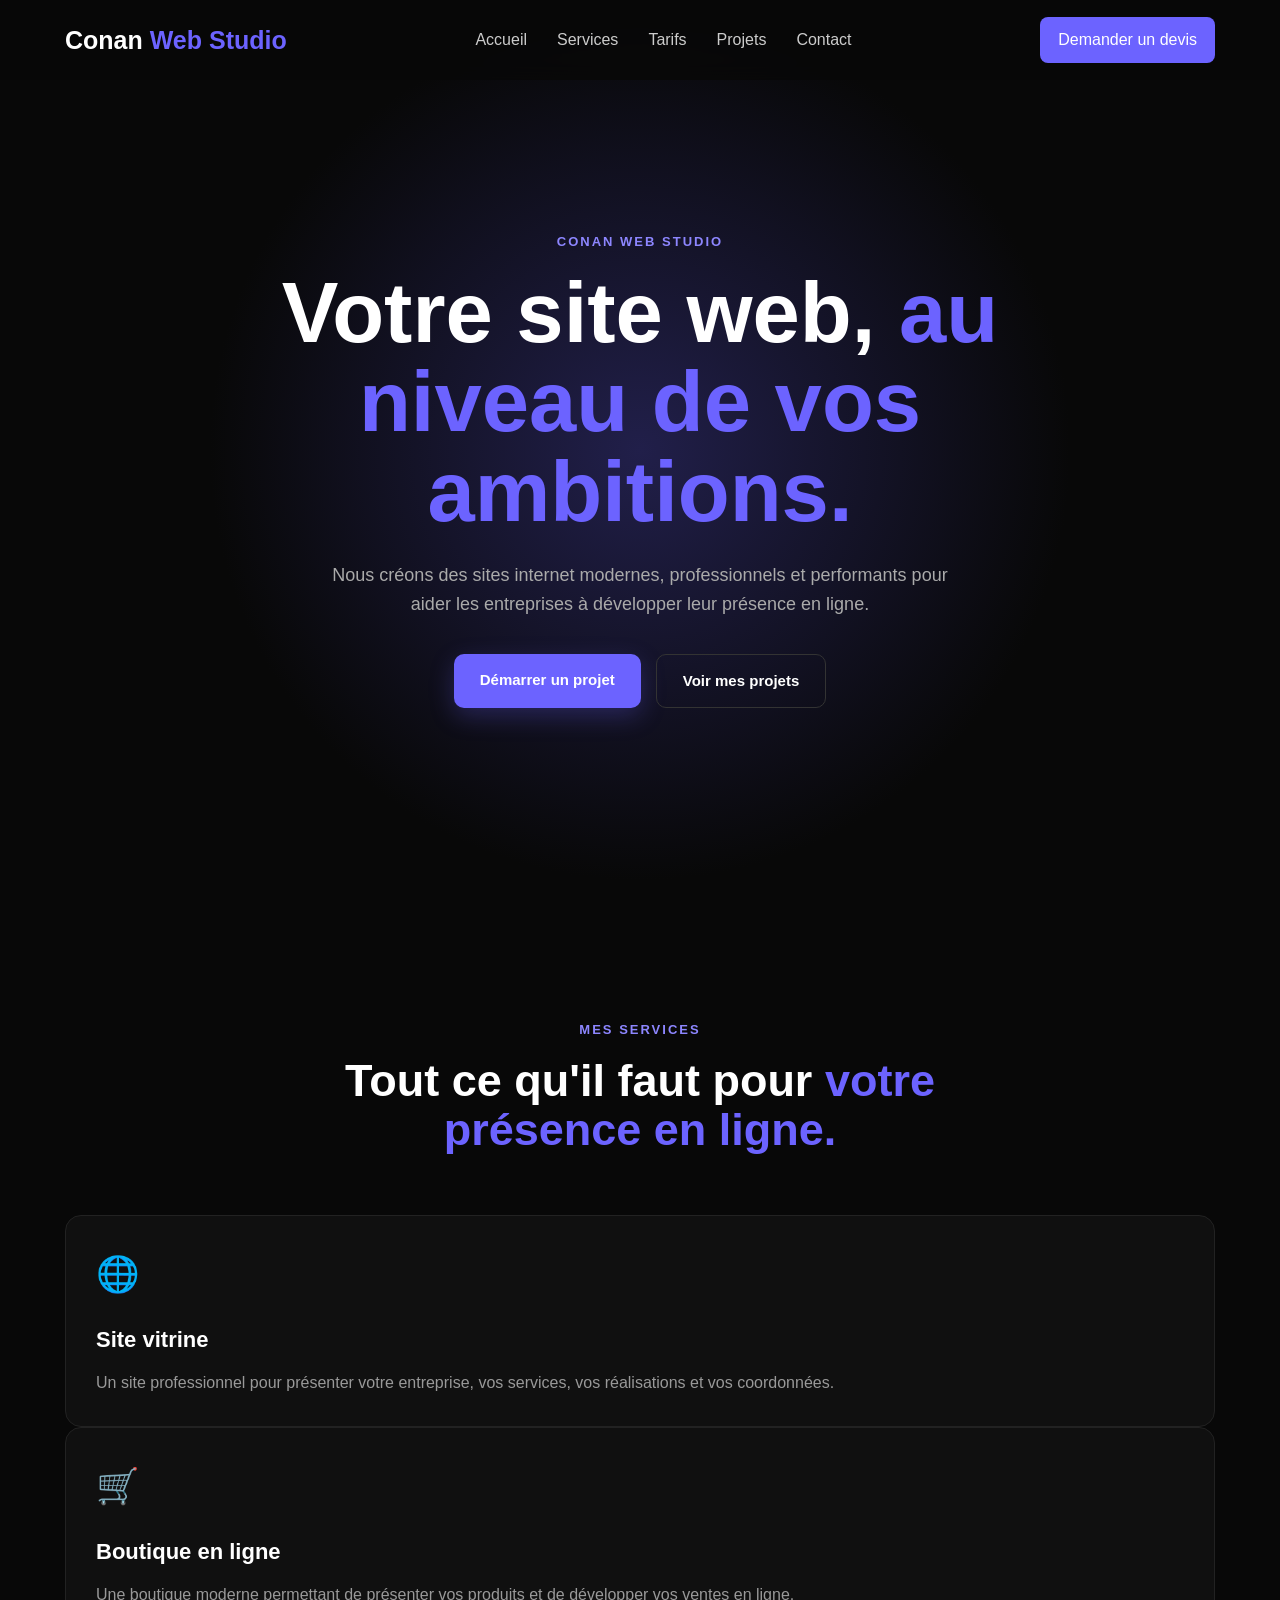
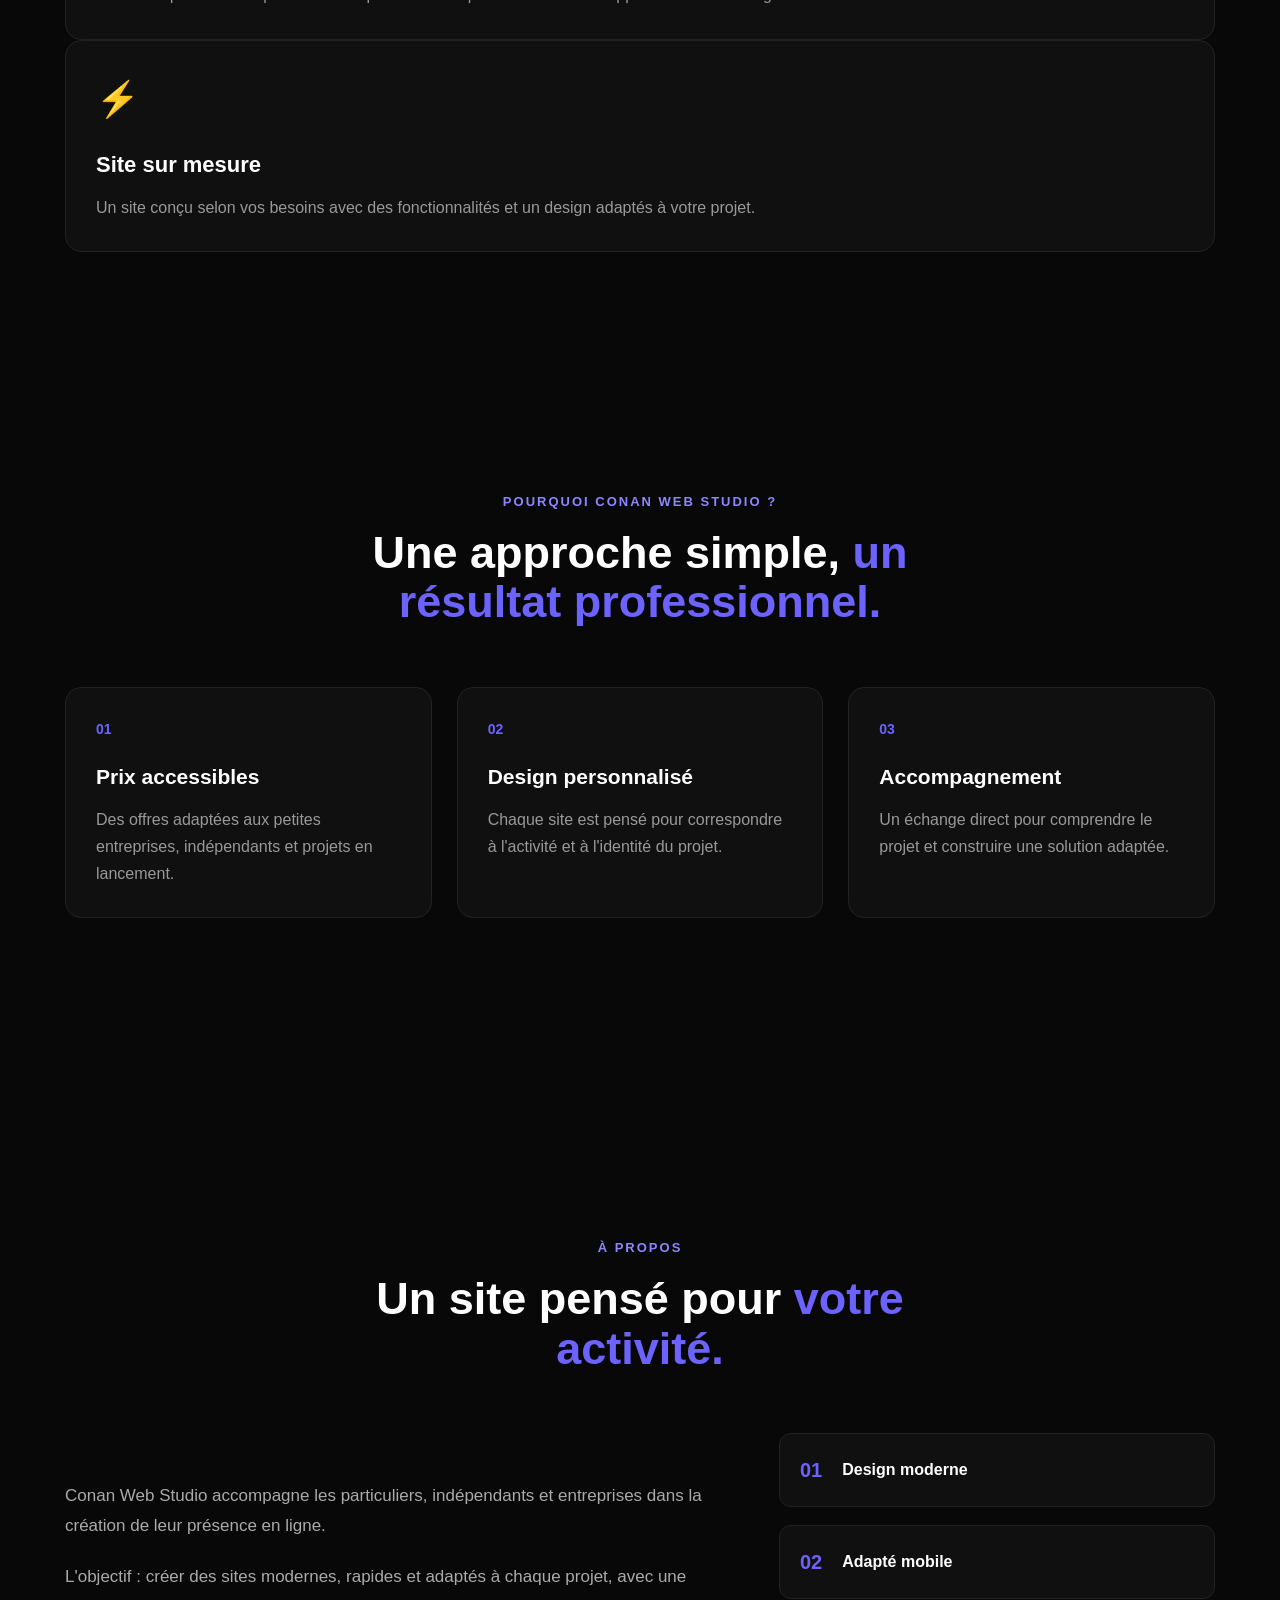
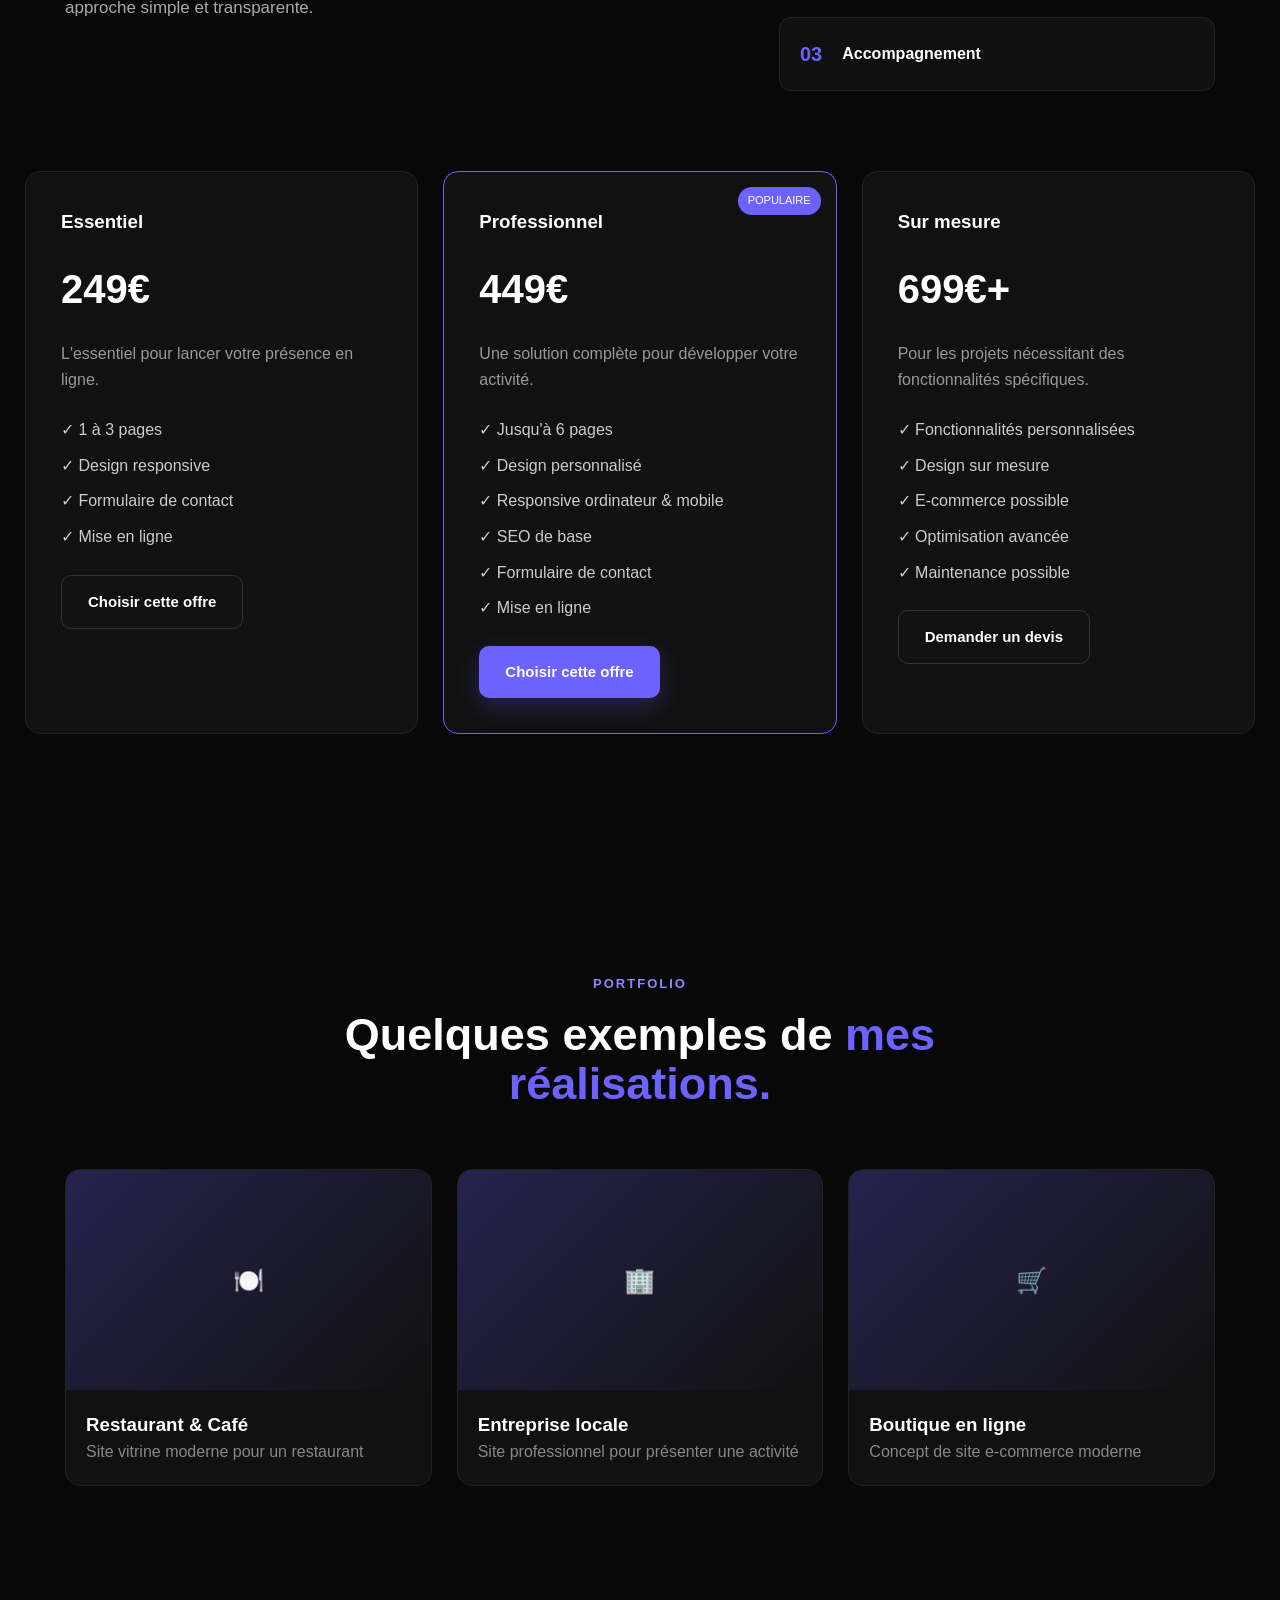
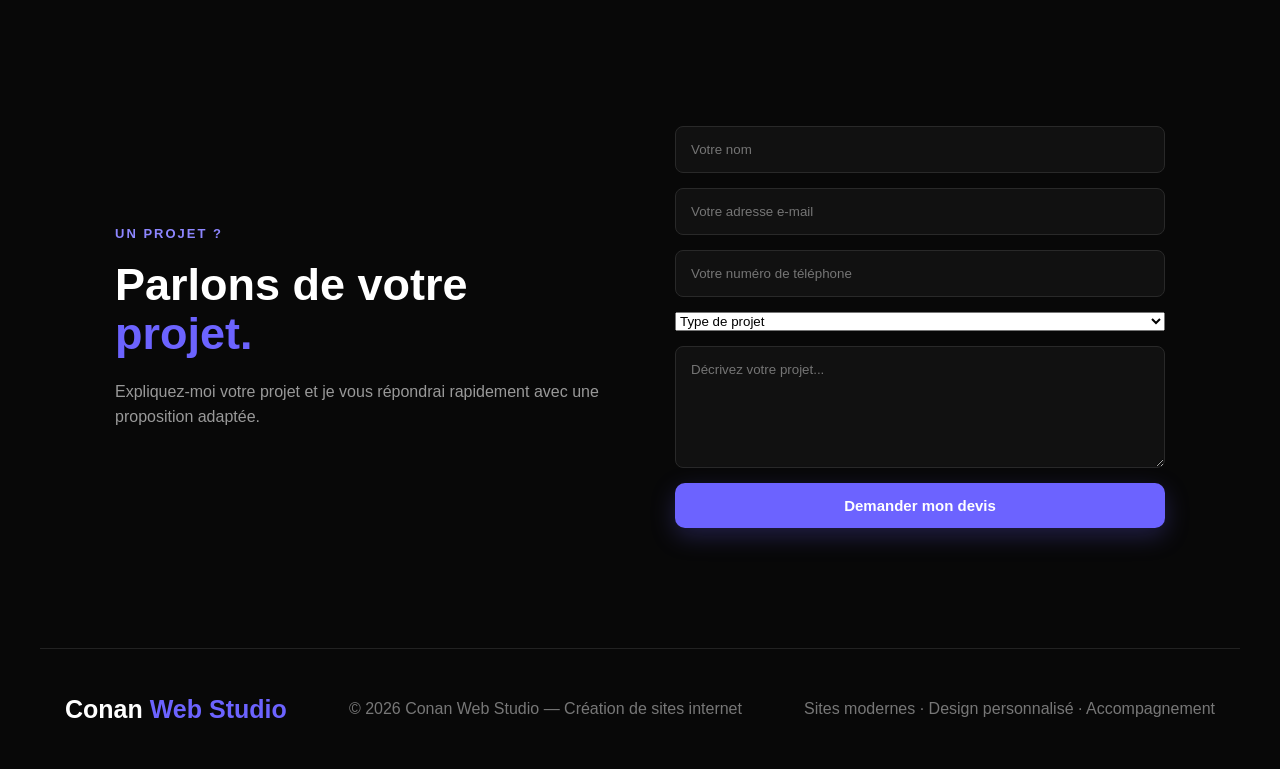
==== index.html @ 66fa1455 "Add files via upload" ====
<!DOCTYPE html>
<html lang="fr">

<head>
    <meta charset="UTF-8">
    <meta name="viewport" content="width=device-width, initial-scale=1.0">

    <title>Conan Web Studio — Création de sites internet</title>

    <link rel="stylesheet" href="style.css">
</head>

<body>

    <!-- NAVIGATION -->
    <header>
        <nav class="navbar">

            <div class="logo">
                Conan <span>Web Studio</span>
            </div>
            <button class="menu-toggle" aria-label="Ouvrir le menu">
                ☰
            </button>
            <ul class="nav-links">
                <li><a href="#accueil">Accueil</a></li>
                <li><a href="#services">Services</a></li>
                <li><a href="#tarifs">Tarifs</a></li>
                <li><a href="#projets">Projets</a></li>
                <li><a href="#contact">Contact</a></li>
            </ul>

            <a href="#contact" class="nav-button">
                Demander un devis
            </a>

        </nav>
    </header>


    <!-- HERO -->
    <main>

        <section id="accueil" class="hero">

            <div class="hero-content">

                <p class="small-title">
                    CONAN WEB STUDIO
                </p>

                <h1>
                    Votre site web,
                    <span>au niveau de vos ambitions.</span>
                </h1>

                <p class="hero-text">
                    Nous créons des sites internet modernes, professionnels
                    et performants pour aider les entreprises à développer
                    leur présence en ligne.
                </p>

                <div class="hero-buttons">

                    <a href="#contact" class="button primary">
                        Démarrer un projet
                    </a>

                    <a href="#projets" class="button secondary">
                        Voir mes projets
                    </a>

                </div>

            </div>

        </section>


        <!-- SERVICES -->
        <section id="services" class="section">

            <div class="section-title">

                <p class="small-title">
                    MES SERVICES
                </p>

                <h2>
                    Tout ce qu'il faut pour
                    <span>votre présence en ligne.</span>
                </h2>

            </div>


            <div class="card">

                <div class="icon">
                    🌐
                </div>

                <h3>
                    Site vitrine
                </h3>

                <p>
                    Un site professionnel pour présenter votre entreprise,
                    vos services, vos réalisations et vos coordonnées.
                </p>

            </div>


            <div class="card">

                <div class="icon">
                    🛒
                </div>

                <h3>
                    Boutique en ligne
                </h3>

                <p>
                    Une boutique moderne permettant de présenter vos produits
                    et de développer vos ventes en ligne.
                </p>

            </div>


            <div class="card">

                <div class="icon">
                    ⚡
                </div>

                <h3>
                    Site sur mesure
                </h3>

                <p>
                    Un site conçu selon vos besoins avec des fonctionnalités
                    et un design adaptés à votre projet.
                </p>

            </div>

        </section>


        <!-- TARIFS -->
        <section class="section advantages-section">

            <div class="section-title">
                <p class="small-title">POURQUOI CONAN WEB STUDIO ?</p>

                <h2>
                    Une approche simple,
                    <span>un résultat professionnel.</span>
                </h2>
            </div>

            <div class="advantages">

                <div class="advantage">
                    <div class="advantage-number">01</div>
                    <h3>Prix accessibles</h3>
                    <p>
                        Des offres adaptées aux petites entreprises,
                        indépendants et projets en lancement.
                    </p>
                </div>

                <div class="advantage">
                    <div class="advantage-number">02</div>
                    <h3>Design personnalisé</h3>
                    <p>
                        Chaque site est pensé pour correspondre
                        à l'activité et à l'identité du projet.
                    </p>
                </div>

                <div class="advantage">
                    <div class="advantage-number">03</div>
                    <h3>Accompagnement</h3>
                    <p>
                        Un échange direct pour comprendre le projet
                        et construire une solution adaptée.
                    </p>
                </div>

            </div>

        </section>
        <section id="tarifs" class="section pricing-section">

            <section class="section about-section">

                <div class="section-title">
                    <p class="small-title">À PROPOS</p>

                    <h2>
                        Un site pensé pour
                        <span>votre activité.</span>
                    </h2>
                </div>

                <div class="about-content">

                    <div class="about-text">

                        <p>
                            Conan Web Studio accompagne les particuliers,
                            indépendants et entreprises dans la création de leur
                            présence en ligne.
                        </p>

                        <p>
                            L'objectif : créer des sites modernes, rapides et adaptés
                            à chaque projet, avec une approche simple et transparente.
                        </p>

                    </div>

                    <div class="about-points">

                        <div>
                            <strong>01</strong>
                            <span>Design moderne</span>
                        </div>

                        <div>
                            <strong>02</strong>
                            <span>Adapté mobile</span>
                        </div>

                        <div>
                            <strong>03</strong>
                            <span>Accompagnement</span>
                        </div>

                    </div>

                </div>

            </section>


            <div class="pricing">

                <div class="price-card">

                    <h3>Essentiel</h3>

                    <div class="price">249€</div>

                    <p>
                        L'essentiel pour lancer votre présence en ligne.
                    </p>

                    <ul>
                        <li>✓ 1 à 3 pages</li>
                        <li>✓ Design responsive</li>
                        <li>✓ Formulaire de contact</li>
                        <li>✓ Mise en ligne</li>
                    </ul>

                    <a href="#contact" class="button secondary">
                        Choisir cette offre
                    </a>

                </div>


                <div class="price-card featured">

                    <div class="popular">
                        POPULAIRE
                    </div>

                    <h3>Professionnel</h3>

                    <div class="price">449€</div>

                    <p>
                        Une solution complète pour développer votre activité.
                    </p>

                    <ul>
                        <li>✓ Jusqu'à 6 pages</li>
                        <li>✓ Design personnalisé</li>
                        <li>✓ Responsive ordinateur & mobile</li>
                        <li>✓ SEO de base</li>
                        <li>✓ Formulaire de contact</li>
                        <li>✓ Mise en ligne</li>
                    </ul>

                    <a href="#contact" class="button primary">
                        Choisir cette offre
                    </a>

                </div>


                <div class="price-card">

                    <h3>Sur mesure</h3>

                    <div class="price">699€+</div>

                    <p>
                        Pour les projets nécessitant des fonctionnalités spécifiques.
                    </p>

                    <ul>
                        <li>✓ Fonctionnalités personnalisées</li>
                        <li>✓ Design sur mesure</li>
                        <li>✓ E-commerce possible</li>
                        <li>✓ Optimisation avancée</li>
                        <li>✓ Maintenance possible</li>
                    </ul>

                    <a href="#contact" class="button secondary">
                        Demander un devis
                    </a>

                </div>

            </div>

        </section>


        <!-- PROJETS -->
        <section id="projets" class="section">

            <div class="section-title">

                <p class="small-title">
                    PORTFOLIO
                </p>

                <h2>
                    Quelques exemples de
                    <span>mes réalisations.</span>
                </h2>

            </div>


            <div class="projects">

                <div class="project">

                    <div class="project-image">
                        🍽️
                    </div>

                    <div class="project-info">
                        <h3>Restaurant & Café</h3>
                        <p>Site vitrine moderne pour un restaurant</p>
                    </div>

                </div>


                <div class="project">

                    <div class="project-image">
                        🏢
                    </div>

                    <div class="project-info">
                        <h3>Entreprise locale</h3>
                        <p>Site professionnel pour présenter une activité</p>
                    </div>

                </div>


                <div class="project">

                    <div class="project-image">
                        🛒
                    </div>

                    <div class="project-info">
                        <h3>Boutique en ligne</h3>
                        <p>Concept de site e-commerce moderne</p>
                    </div>

                </div>

            </div>

        </section>


        <!-- CONTACT -->
        <section id="contact" class="section contact-section">

            <div class="contact-content">

                <div>

                    <p class="small-title">
                        UN PROJET ?
                    </p>

                    <h2>
                        Parlons de votre
                        <span>projet.</span>
                    </h2>

                    <p>
                        Expliquez-moi votre projet et je vous
                        répondrai rapidement avec une proposition adaptée.
                    </p>

                </div>


                <form id="contact-form" action="https://formspree.io/f/xyezpwog" method="POST">

                    <input type="text" name="name" placeholder="Votre nom" required>

                    <input type="email" name="email" placeholder="Votre adresse e-mail" required>

                    <input type="tel" name="phone" placeholder="Votre numéro de téléphone">

                    <select name="project" required>
                        <option value="">Type de projet</option>
                        <option value="Site vitrine">Site vitrine</option>
                        <option value="Boutique en ligne">Boutique en ligne</option>
                        <option value="Site sur mesure">Site sur mesure</option>
                        <option value="Autre projet">Autre projet</option>
                    </select>

                    <textarea name="message" placeholder="Décrivez votre projet..." rows="6" required></textarea>

                    <button type="submit" class="button primary">
                        Demander mon devis
                    </button>

                </form>

            </div>

        </section>

    </main>


    <!-- FOOTER -->
    <footer>

        <div class="logo">
            Conan <span>Web Studio</span>
        </div>

        <p>
            © 2026 Conan Web Studio — Création de sites internet
        </p>

        <p>
            Sites modernes · Design personnalisé · Accompagnement
        </p>

    </footer>


    <script src="script.js"></script>

</body>

</html>
---- style.css ----
* {
    margin: 0;
    padding: 0;
    box-sizing: border-box;
}

html {
    scroll-behavior: smooth;
}

body {
    font-family: Arial, sans-serif;
    background: #080808;
    color: white;
    line-height: 1.6;
}


/* NAVBAR */

header {
    position: fixed;
    top: 0;
    width: 100%;
    z-index: 1000;
    background: rgba(8, 8, 8, 0.9);
    backdrop-filter: blur(10px);
}

.navbar {
    max-width: 1200px;
    margin: auto;

    height: 80px;

    display: flex;
    align-items: center;
    justify-content: space-between;

    padding: 0 25px;
}

.logo {
    font-size: 25px;
    font-weight: bold;
}

.logo span {
    color: #6c63ff;
}

.nav-links {
    display: flex;
    gap: 30px;
    list-style: none;
}

.nav-links a {
    color: #ccc;
    text-decoration: none;
    transition: 0.3s;
}

.nav-links a:hover {
    color: white;
}

.nav-button {
    text-decoration: none;
    color: white;

    background: #6c63ff;

    padding: 10px 18px;

    border-radius: 8px;

    transition: 0.3s;
}

.nav-button:hover {
    transform: translateY(-2px);
}


/* HERO */

.hero {
    min-height: 100vh;

    display: flex;
    align-items: center;
    justify-content: center;

    text-align: center;

    padding: 120px 20px 80px;

    background:
        radial-gradient(circle at center,
            #211f4a 0%,
            #080808 55%);
}

.hero-content {
    max-width: 850px;
}

.small-title {
    color: #8d86ff;

    font-size: 13px;

    font-weight: bold;

    letter-spacing: 2px;

    margin-bottom: 15px;
}

.hero h1 {
    font-size: clamp(45px, 7vw, 85px);

    line-height: 1.05;

    margin-bottom: 25px;
}

.hero h1 span,
.section-title span,
.contact-content h2 span {
    color: #6c63ff;
}

.hero-text {
    max-width: 650px;

    margin: auto;

    color: #aaa;

    font-size: 18px;
}

.hero-buttons {
    margin-top: 35px;

    display: flex;

    justify-content: center;

    gap: 15px;
}


/* BUTTONS */

.button {
    display: inline-block;
    padding: 14px 26px;
    border-radius: 10px;
    text-decoration: none;
    font-weight: 600;
    transition: 0.25s ease;
    cursor: pointer;
    border: none;
    font-size: 15px;
}

.button:hover {
    transform: translateY(-3px);
}

.button.primary {
    background: #6c63ff;
    color: white;
    box-shadow: 0 8px 25px rgba(108, 99, 255, 0.25);
}

.button.primary:hover {
    background: #7b73ff;
    box-shadow: 0 12px 30px rgba(108, 99, 255, 0.4);
}

.button.secondary {
    background: transparent;
    color: white;
    border: 1px solid #333;
}

.button.secondary:hover {
    border-color: #6c63ff;
    color: #6c63ff;
}

.primary {
    background: #6c63ff;

    color: white;
}

.primary:hover {
    transform: translateY(-3px);

    box-shadow: 0 10px 30px rgba(108, 99, 255, 0.3);
}

.secondary {
    border: 1px solid #333;

    color: white;

    background: #111;
}

.secondary:hover {
    border-color: #6c63ff;
}


/* SECTIONS */

.section {
    max-width: 1200px;

    margin: auto;

    padding: 120px 25px;
}

.section-title {
    text-align: center;

    max-width: 700px;

    margin: 0 auto 60px;
}

.section-title h2,
.contact-content h2 {
    font-size: 45px;

    line-height: 1.1;
}


/* SERVICES */

.cards {
    display: grid;

    grid-template-columns:
        repeat(3, 1fr);

    gap: 25px;
}

.card {
    background: #101010;
    border: 1px solid #222;
    border-radius: 16px;
    padding: 30px;
    transition: 0.3s ease;
}

.card:hover {
    transform: translateY(-8px);
    border-color: #6c63ff;
    box-shadow: 0 15px 40px rgba(108, 99, 255, 0.15);
}

.card .icon {
    font-size: 35px;
    margin-bottom: 20px;
}

.card h3 {
    font-size: 21px;
    margin-bottom: 12px;
}

.card p {
    color: #999;
    line-height: 1.7;
}

.card:hover {
    transform: translateY(-8px);

    border-color: #6c63ff;
}

.icon {
    font-size: 35px;

    margin-bottom: 20px;
}

.card h3 {
    font-size: 22px;

    margin-bottom: 12px;
}

.card p {
    color: #999;
}


/* PRICING */

.pricing-section {
    max-width: 1300px;
}

.pricing {
    display: grid;

    grid-template-columns:
        repeat(3, 1fr);

    gap: 25px;
}

.price-card {
    position: relative;

    background: #111;

    border: 1px solid #222;

    border-radius: 15px;

    padding: 35px;
}

.price-card.featured {
    border: 1px solid #6c63ff;
}

.popular {
    position: absolute;

    top: 15px;
    right: 15px;

    background: #6c63ff;

    padding: 5px 10px;

    border-radius: 20px;

    font-size: 11px;
}

.price {
    font-size: 40px;

    font-weight: bold;

    margin: 20px 0;
}

.price-card p {
    color: #999;
}

.price-card ul {
    list-style: none;

    margin: 25px 0;
}

.price-card li {
    margin: 10px 0;

    color: #ccc;
}


/* PROJECTS */

.projects {
    display: grid;

    grid-template-columns:
        repeat(3, 1fr);

    gap: 25px;
}

.project {
    background: #111;

    border-radius: 15px;

    overflow: hidden;

    border: 1px solid #222;
}

.project-image {
    height: 220px;

    display: flex;

    align-items: center;

    justify-content: center;

    background:
        linear-gradient(135deg,
            #25234d,
            #111);

    font-size: 25px;

    font-weight: bold;
}

.project-info {
    padding: 20px;
}

.project-info p {
    color: #888;
}


/* CONTACT */

.contact-section {
    max-width: 1100px;
}

.contact-content {
    display: grid;

    grid-template-columns:
        1fr 1fr;

    gap: 70px;

    align-items: center;
}

.contact-content>div>p:last-child {
    color: #999;

    margin-top: 20px;
}

form {
    display: flex;

    flex-direction: column;

    gap: 15px;
}

input,
textarea {
    width: 100%;

    background: #111;

    border: 1px solid #292929;

    color: white;

    padding: 15px;

    border-radius: 8px;

    font-family: inherit;

    outline: none;
}

input:focus,
textarea:focus {
    border-color: #6c63ff;
}

textarea {
    resize: vertical;
}


/* FOOTER */

footer {
    border-top: 1px solid #222;

    padding: 40px 25px;

    display: flex;

    justify-content: space-between;

    align-items: center;

    max-width: 1200px;

    margin: auto;
}

footer p {
    color: #777;
}


/* RESPONSIVE */

@media (max-width: 800px) {

    .nav-links {
        display: none;
    }

    .nav-button {
        display: none;
    }

    .cards,
    .pricing,
    .projects {
        grid-template-columns: 1fr;
    }

    .contact-content {
        grid-template-columns: 1fr;
    }

    .section-title h2,
    .contact-content h2 {
        font-size: 35px;
    }

    .hero-buttons {
        flex-direction: column;
    }

    footer {
        flex-direction: column;

        gap: 15px;

        text-align: center;
    }
}

/* SECTION À PROPOS */

.about-section {
    padding-top: 80px;
    padding-bottom: 80px;
}

.about-content {
    display: grid;
    grid-template-columns: 1.2fr 0.8fr;
    gap: 60px;
    align-items: center;
    margin-top: 50px;
}

.about-text p {
    color: #aaa;
    font-size: 17px;
    line-height: 1.8;
    margin-bottom: 20px;
}

.about-points {
    display: flex;
    flex-direction: column;
    gap: 18px;
}

.about-points div {
    display: flex;
    align-items: center;
    gap: 20px;
    padding: 20px;
    background: #101010;
    border: 1px solid #222;
    border-radius: 12px;
    transition: 0.3s ease;
}

.about-points div:hover {
    transform: translateX(6px);
    border-color: #6c63ff;
}

.about-points strong {
    color: #6c63ff;
    font-size: 20px;
}

.about-points span {
    color: white;
    font-weight: 600;
}


/* MOBILE */

@media (max-width: 800px) {

    .about-content {
        grid-template-columns: 1fr;
        gap: 35px;
    }

}

/* MENU MOBILE */

.menu-toggle {
    display: none;
    background: transparent;
    border: none;
    color: white;
    font-size: 28px;
    cursor: pointer;
}


/* MOBILE */

@media (max-width: 800px) {

    .menu-toggle {
        display: block;
    }

    .nav-links {
        display: none;
        position: absolute;
        top: 70px;
        left: 0;
        width: 100%;
        background: #080808;
        flex-direction: column;
        align-items: center;
        padding: 25px 0;
        border-top: 1px solid #222;
        border-bottom: 1px solid #222;
    }

    .nav-links.active {
        display: flex;
    }

    .nav-links li {
        margin: 12px 0;
    }

    .nav-button {
        display: none;
    }

}

/* AVANTAGES */

.advantages {
    display: grid;
    grid-template-columns: repeat(3, 1fr);
    gap: 25px;
    margin-top: 50px;
}

.advantage {
    background: #101010;
    border: 1px solid #222;
    border-radius: 16px;
    padding: 30px;
    transition: 0.3s ease;
}

.advantage:hover {
    transform: translateY(-8px);
    border-color: #6c63ff;
    box-shadow: 0 15px 40px rgba(108, 99, 255, 0.12);
}

.advantage-number {
    color: #6c63ff;
    font-size: 14px;
    font-weight: 700;
    margin-bottom: 20px;
}

.advantage h3 {
    font-size: 21px;
    margin-bottom: 12px;
}

.advantage p {
    color: #999;
    line-height: 1.7;
}


/* MOBILE */

@media (max-width: 800px) {

    .advantages {
        grid-template-columns: 1fr;
    }

}
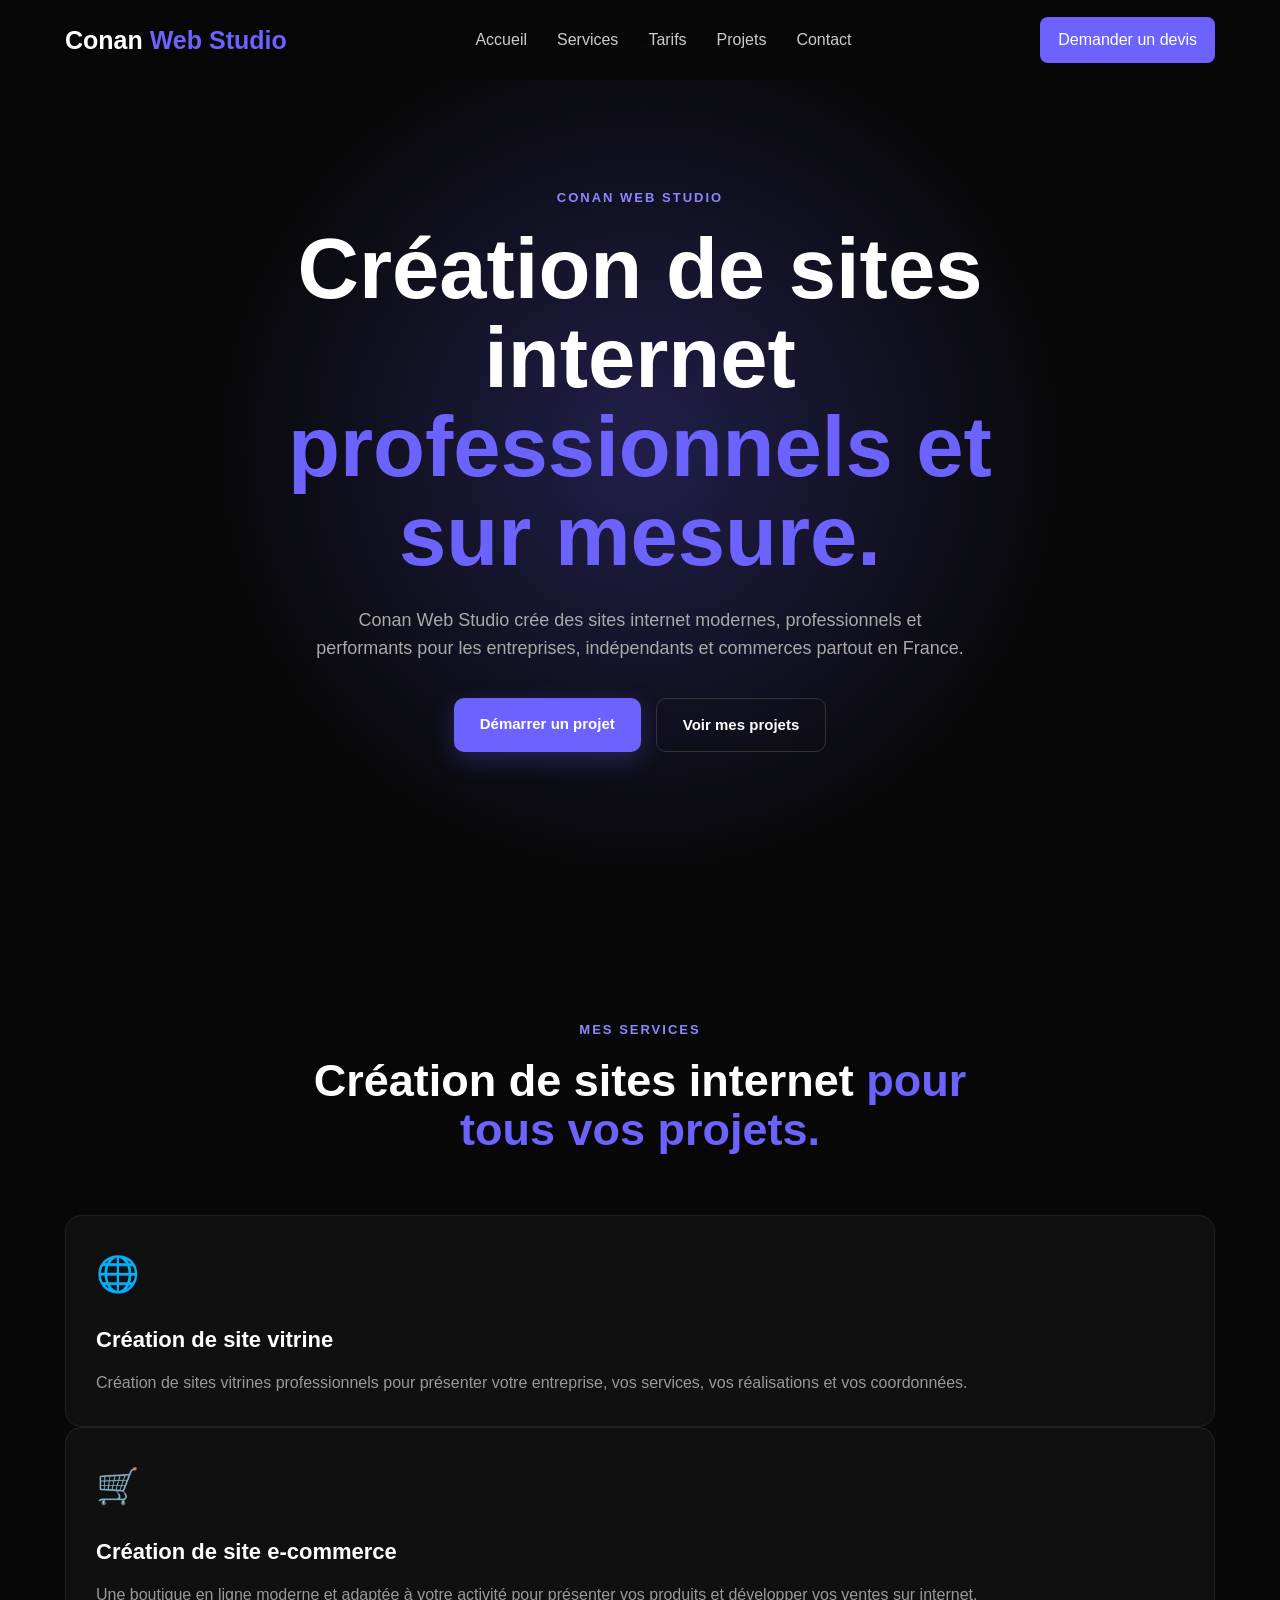
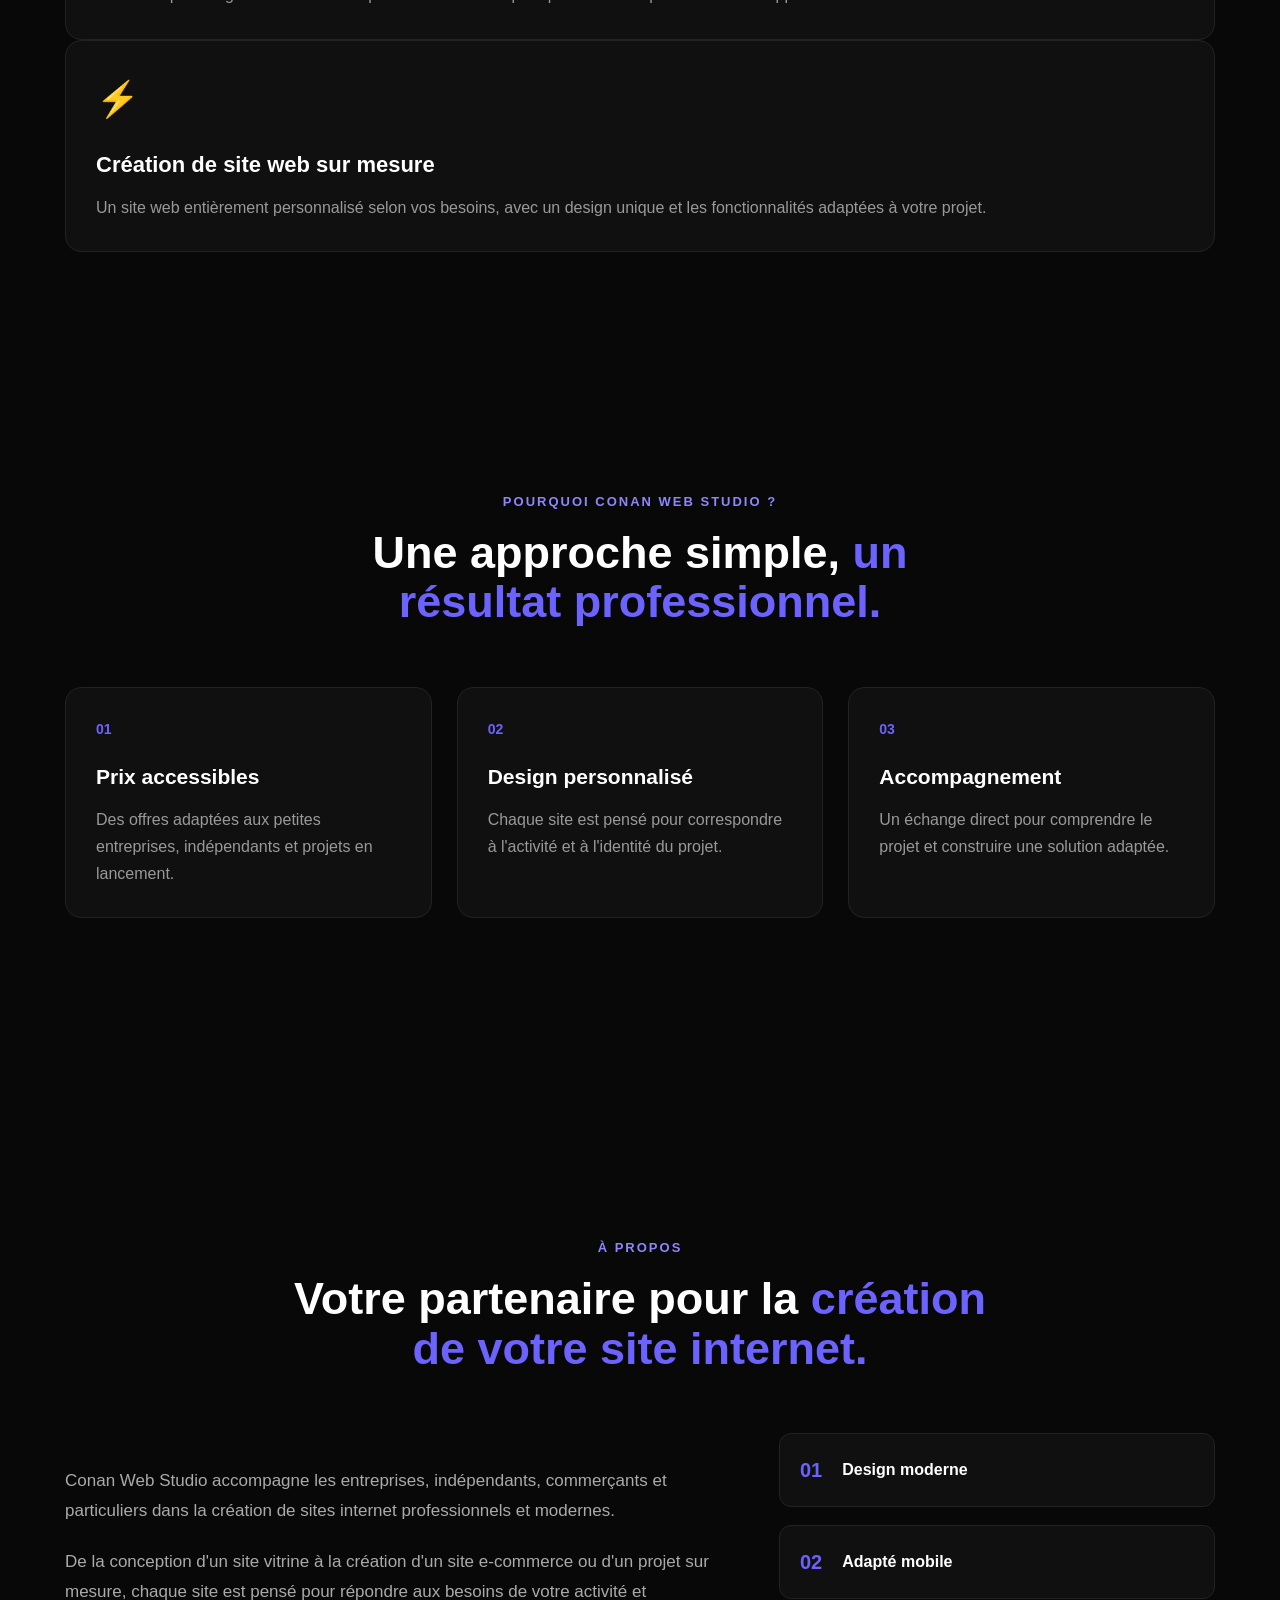
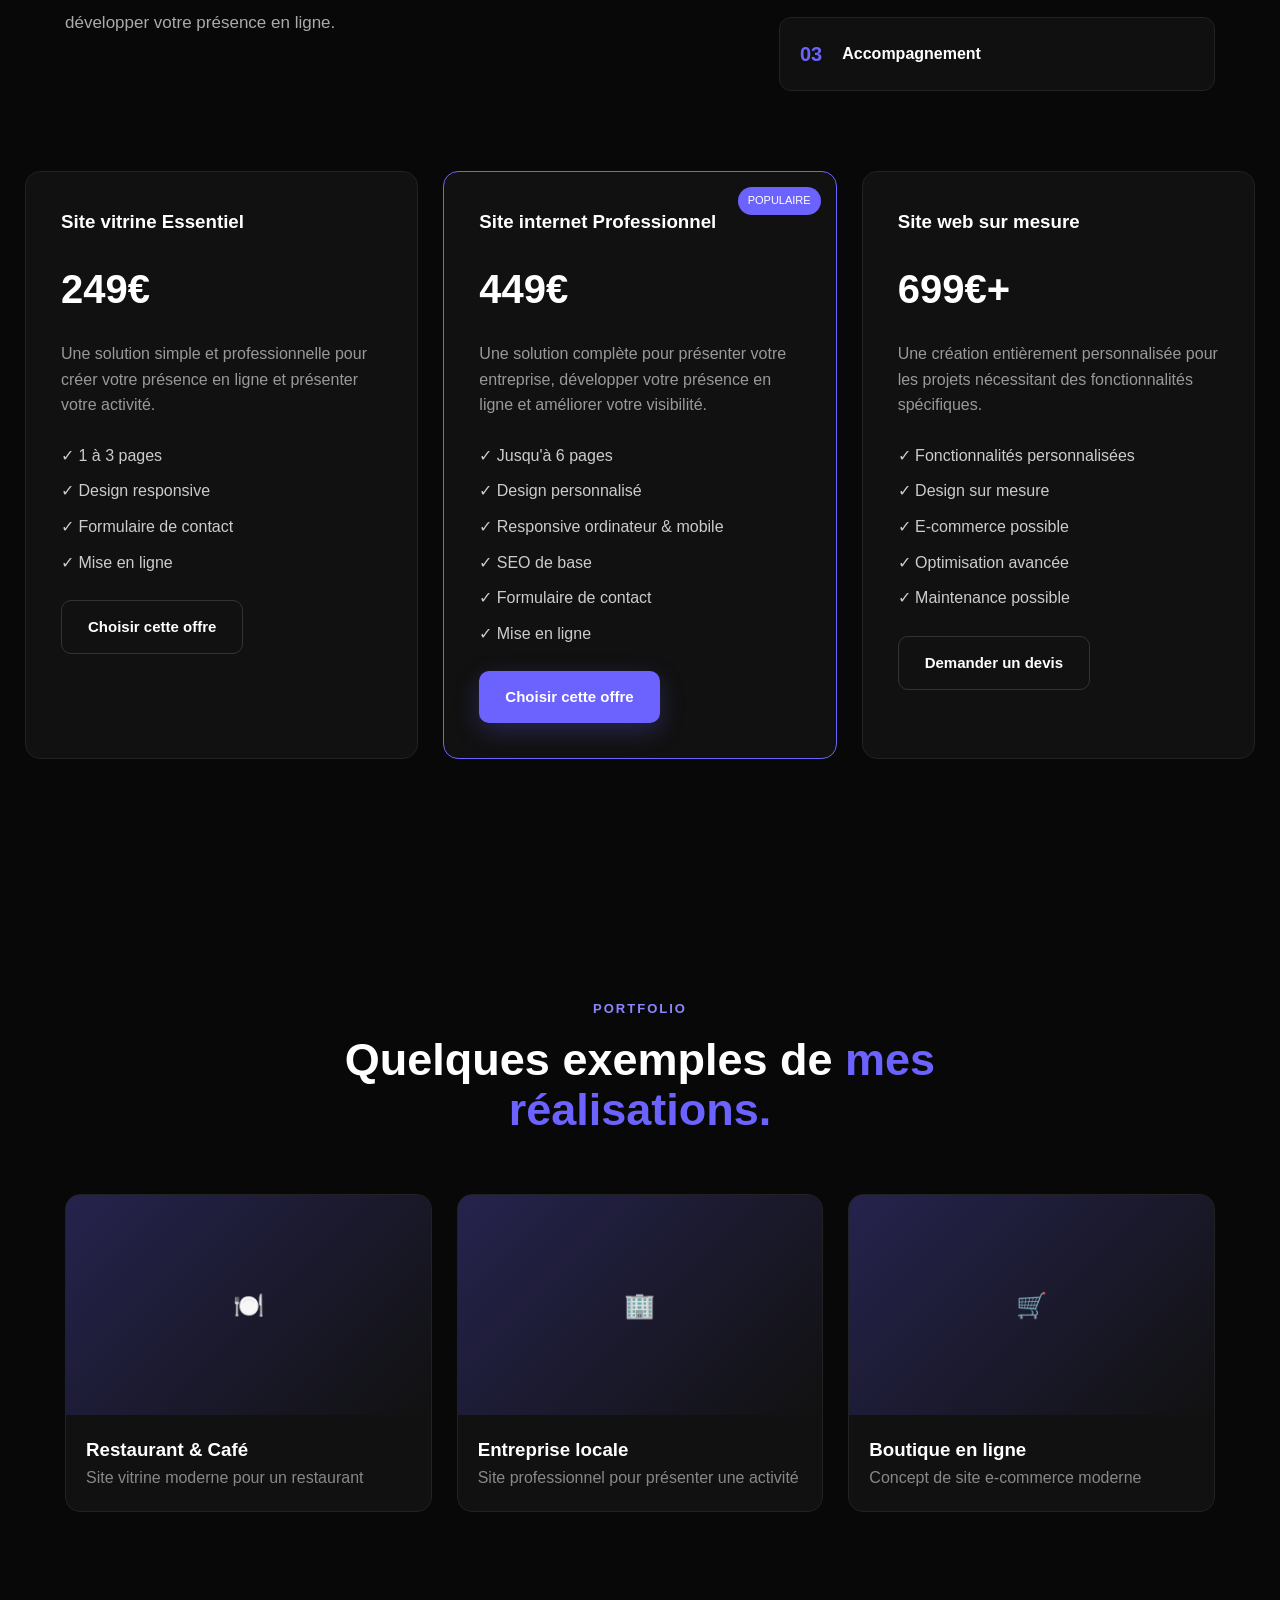
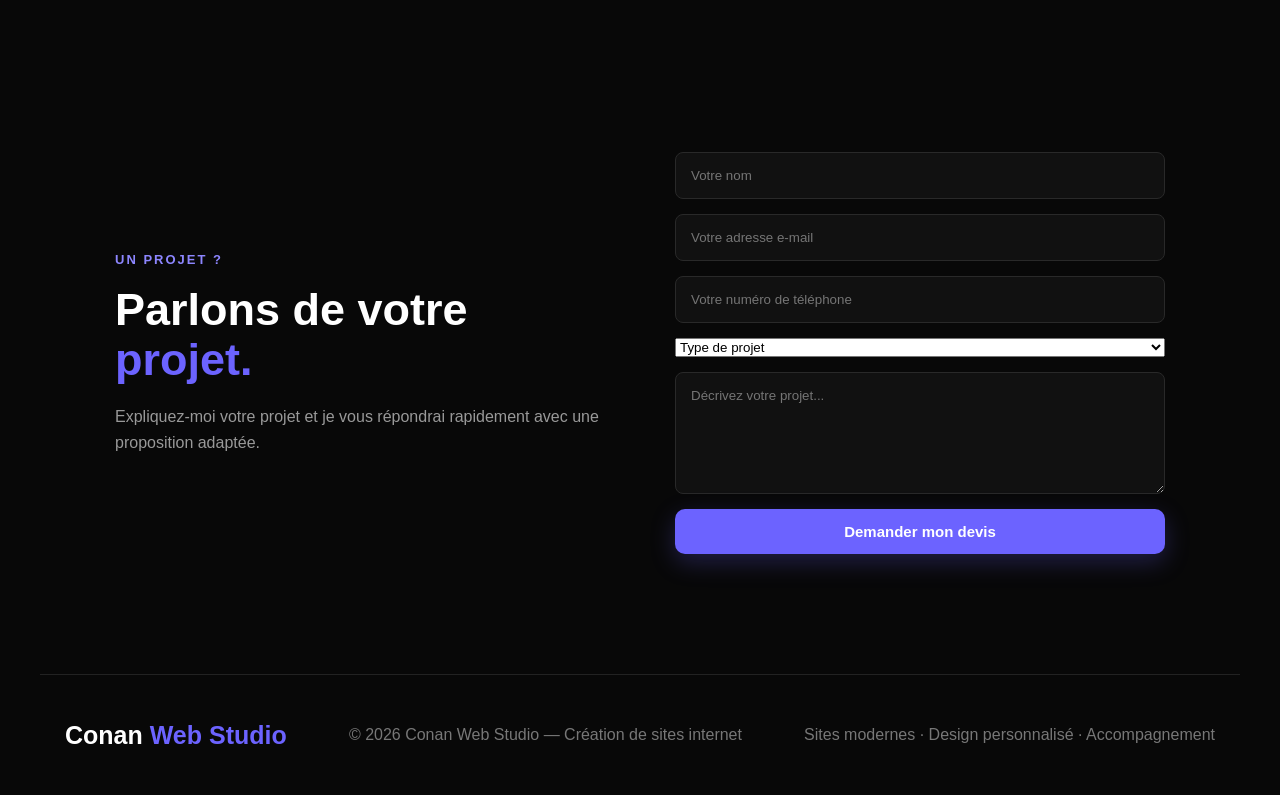
==== commit 31a4968f: "Add files via upload" ====
--- a/index.html
+++ b/index.html
@@ -2,11 +2,15 @@
 <html lang="fr">
 
 <head>
+
+    <meta name="google-site-verification" content="qqfgBhB_IKqJ9J7KC8b_oURuABZEaUQ7FidTp3IoeL0" />
+
     <meta charset="UTF-8">
     <meta name="viewport" content="width=device-width, initial-scale=1.0">
 
-    <title>Conan Web Studio — Création de sites internet</title>
-
+    <title>Création de site internet professionnel | Conan Web Studio</title>
+    <meta name="description"
+        content="Conan Web Studio crée des sites internet professionnels, modernes et adaptés aux entreprises, indépendants et commerces. Site vitrine, e-commerce et création sur mesure.">
     <link rel="stylesheet" href="style.css">
 </head>
 
@@ -50,16 +54,15 @@
                 </p>
 
                 <h1>
-                    Votre site web,
-                    <span>au niveau de vos ambitions.</span>
+                    Création de sites internet
+                    <span>professionnels et sur mesure.</span>
                 </h1>
 
                 <p class="hero-text">
-                    Nous créons des sites internet modernes, professionnels
-                    et performants pour aider les entreprises à développer
-                    leur présence en ligne.
-                </p>
-
+                    Conan Web Studio crée des sites internet modernes, professionnels
+                    et performants pour les entreprises, indépendants et commerces
+                    partout en France.
+                </p>
                 <div class="hero-buttons">
 
                     <a href="#contact" class="button primary">
@@ -87,8 +90,8 @@
                 </p>
 
                 <h2>
-                    Tout ce qu'il faut pour
-                    <span>votre présence en ligne.</span>
+                    Création de sites internet
+                    <span>pour tous vos projets.</span>
                 </h2>
 
             </div>
@@ -101,12 +104,12 @@
                 </div>
 
                 <h3>
-                    Site vitrine
+                    Création de site vitrine
                 </h3>
 
                 <p>
-                    Un site professionnel pour présenter votre entreprise,
-                    vos services, vos réalisations et vos coordonnées.
+                    Création de sites vitrines professionnels pour présenter votre
+                    entreprise, vos services, vos réalisations et vos coordonnées.
                 </p>
 
             </div>
@@ -119,14 +122,13 @@
                 </div>
 
                 <h3>
-                    Boutique en ligne
+                    Création de site e-commerce
                 </h3>
 
                 <p>
-                    Une boutique moderne permettant de présenter vos produits
-                    et de développer vos ventes en ligne.
-                </p>
-
+                    Une boutique en ligne moderne et adaptée à votre activité pour
+                    présenter vos produits et développer vos ventes sur internet.
+                </p>
             </div>
 
 
@@ -137,12 +139,12 @@
                 </div>
 
                 <h3>
-                    Site sur mesure
+                    Création de site web sur mesure
                 </h3>
 
                 <p>
-                    Un site conçu selon vos besoins avec des fonctionnalités
-                    et un design adaptés à votre projet.
+                    Un site web entièrement personnalisé selon vos besoins, avec
+                    un design unique et les fonctionnalités adaptées à votre projet.
                 </p>
 
             </div>
@@ -202,8 +204,8 @@
                     <p class="small-title">À PROPOS</p>
 
                     <h2>
-                        Un site pensé pour
-                        <span>votre activité.</span>
+                        Votre partenaire pour la
+                        <span>création de votre site internet.</span>
                     </h2>
                 </div>
 
@@ -212,14 +214,16 @@
                     <div class="about-text">
 
                         <p>
-                            Conan Web Studio accompagne les particuliers,
-                            indépendants et entreprises dans la création de leur
-                            présence en ligne.
+                            Conan Web Studio accompagne les entreprises, indépendants,
+                            commerçants et particuliers dans la création de sites internet
+                            professionnels et modernes.
                         </p>
 
                         <p>
-                            L'objectif : créer des sites modernes, rapides et adaptés
-                            à chaque projet, avec une approche simple et transparente.
+                            De la conception d'un site vitrine à la création d'un site
+                            e-commerce ou d'un projet sur mesure, chaque site est pensé
+                            pour répondre aux besoins de votre activité et développer
+                            votre présence en ligne.
                         </p>
 
                     </div>
@@ -252,12 +256,13 @@
 
                 <div class="price-card">
 
-                    <h3>Essentiel</h3>
+                    <h3>Site vitrine Essentiel</h3>
 
                     <div class="price">249€</div>
 
                     <p>
-                        L'essentiel pour lancer votre présence en ligne.
+                        Une solution simple et professionnelle pour créer votre présence
+                        en ligne et présenter votre activité.
                     </p>
 
                     <ul>
@@ -280,12 +285,13 @@
                         POPULAIRE
                     </div>
 
-                    <h3>Professionnel</h3>
+                    <h3>Site internet Professionnel</h3>
 
                     <div class="price">449€</div>
 
                     <p>
-                        Une solution complète pour développer votre activité.
+                        Une solution complète pour présenter votre entreprise,
+                        développer votre présence en ligne et améliorer votre visibilité.
                     </p>
 
                     <ul>
@@ -306,12 +312,13 @@
 
                 <div class="price-card">
 
-                    <h3>Sur mesure</h3>
+                    <h3>Site web sur mesure</h3>
 
                     <div class="price">699€+</div>
 
                     <p>
-                        Pour les projets nécessitant des fonctionnalités spécifiques.
+                        Une création entièrement personnalisée pour les projets
+                        nécessitant des fonctionnalités spécifiques.
                     </p>
 
                     <ul>
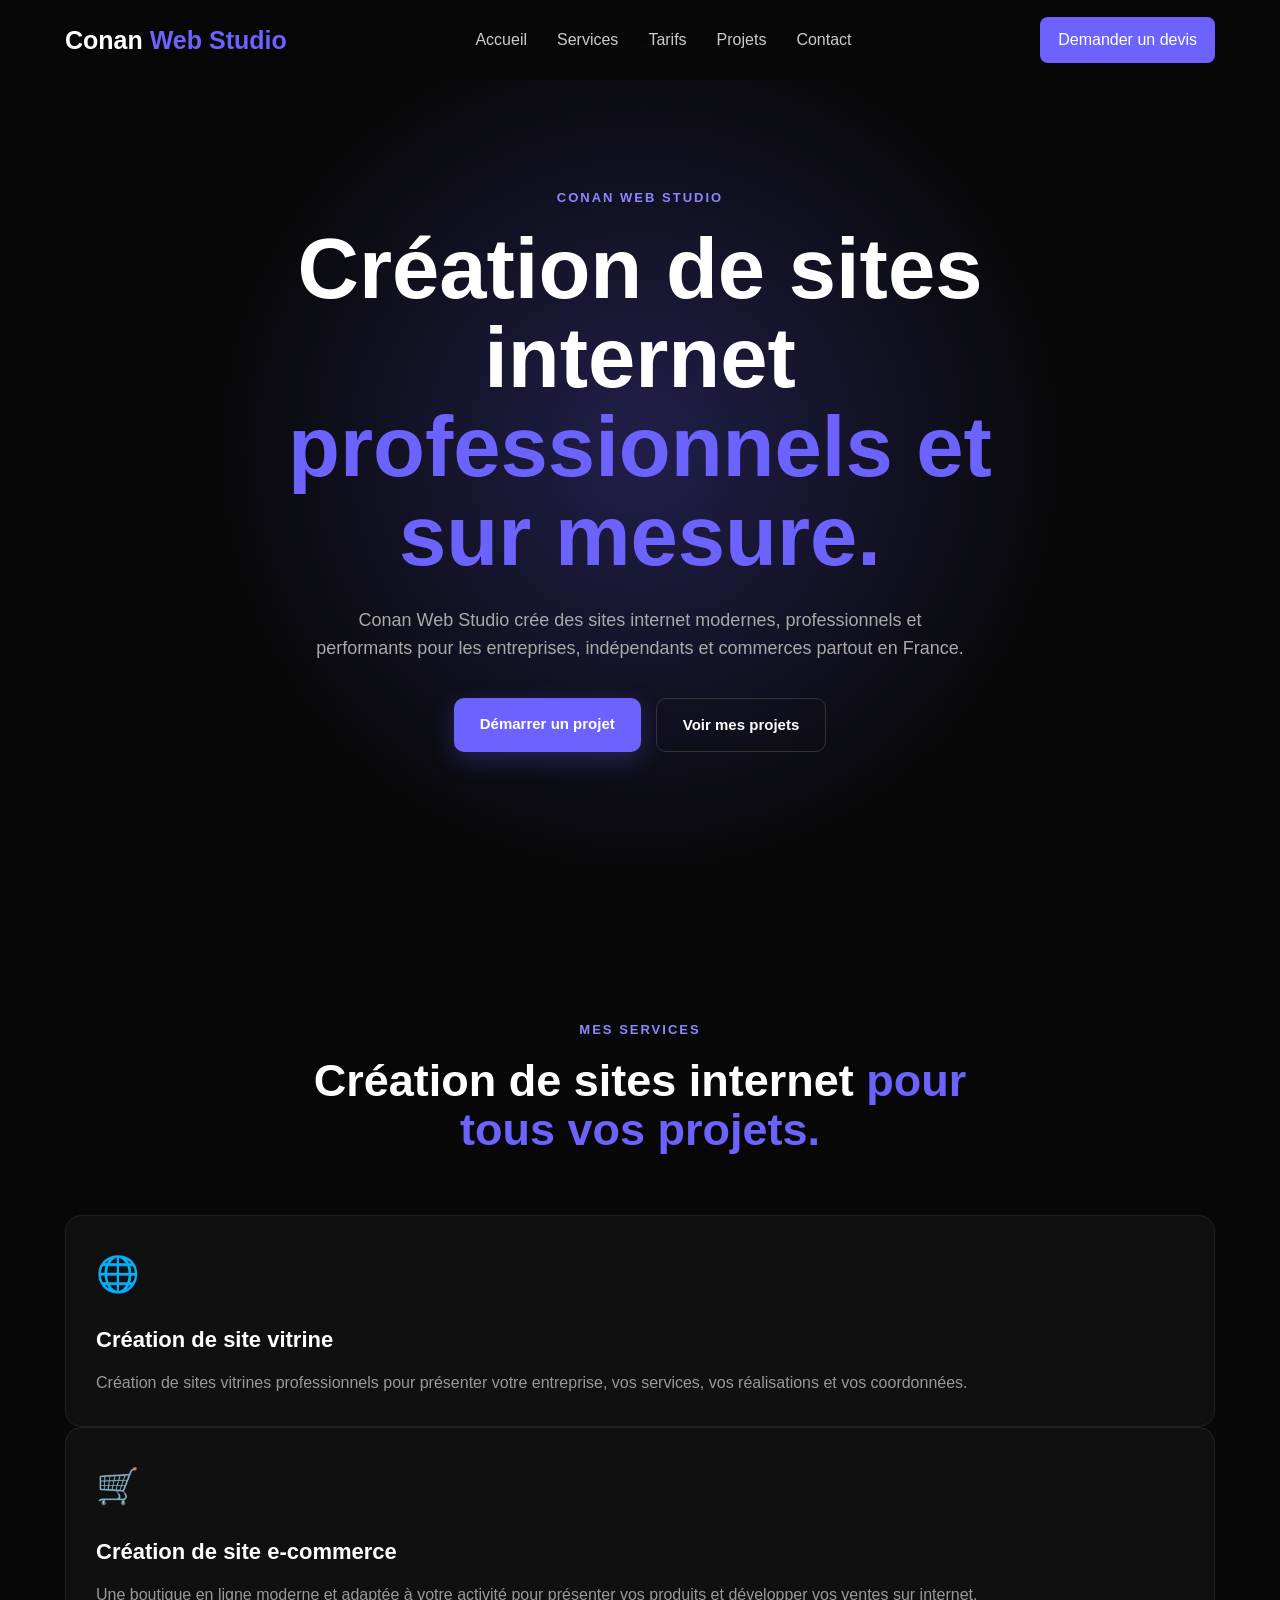
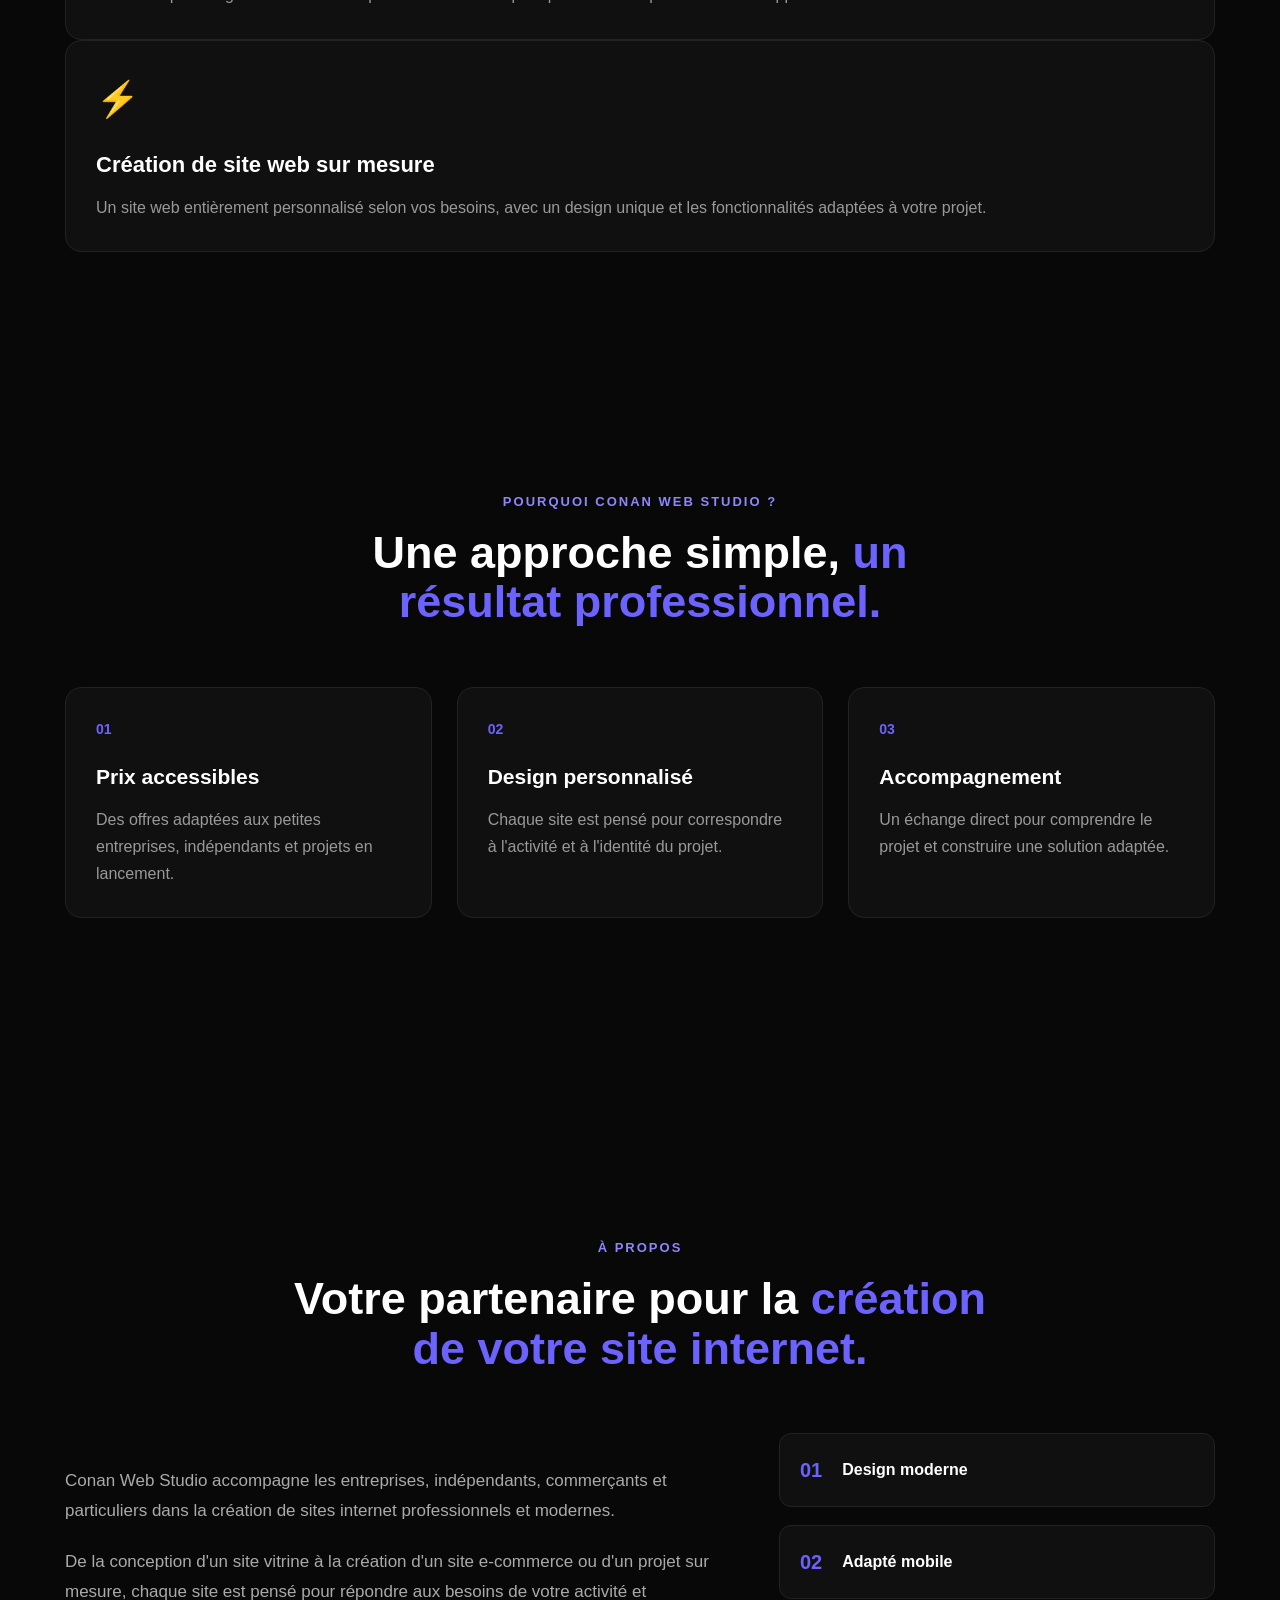
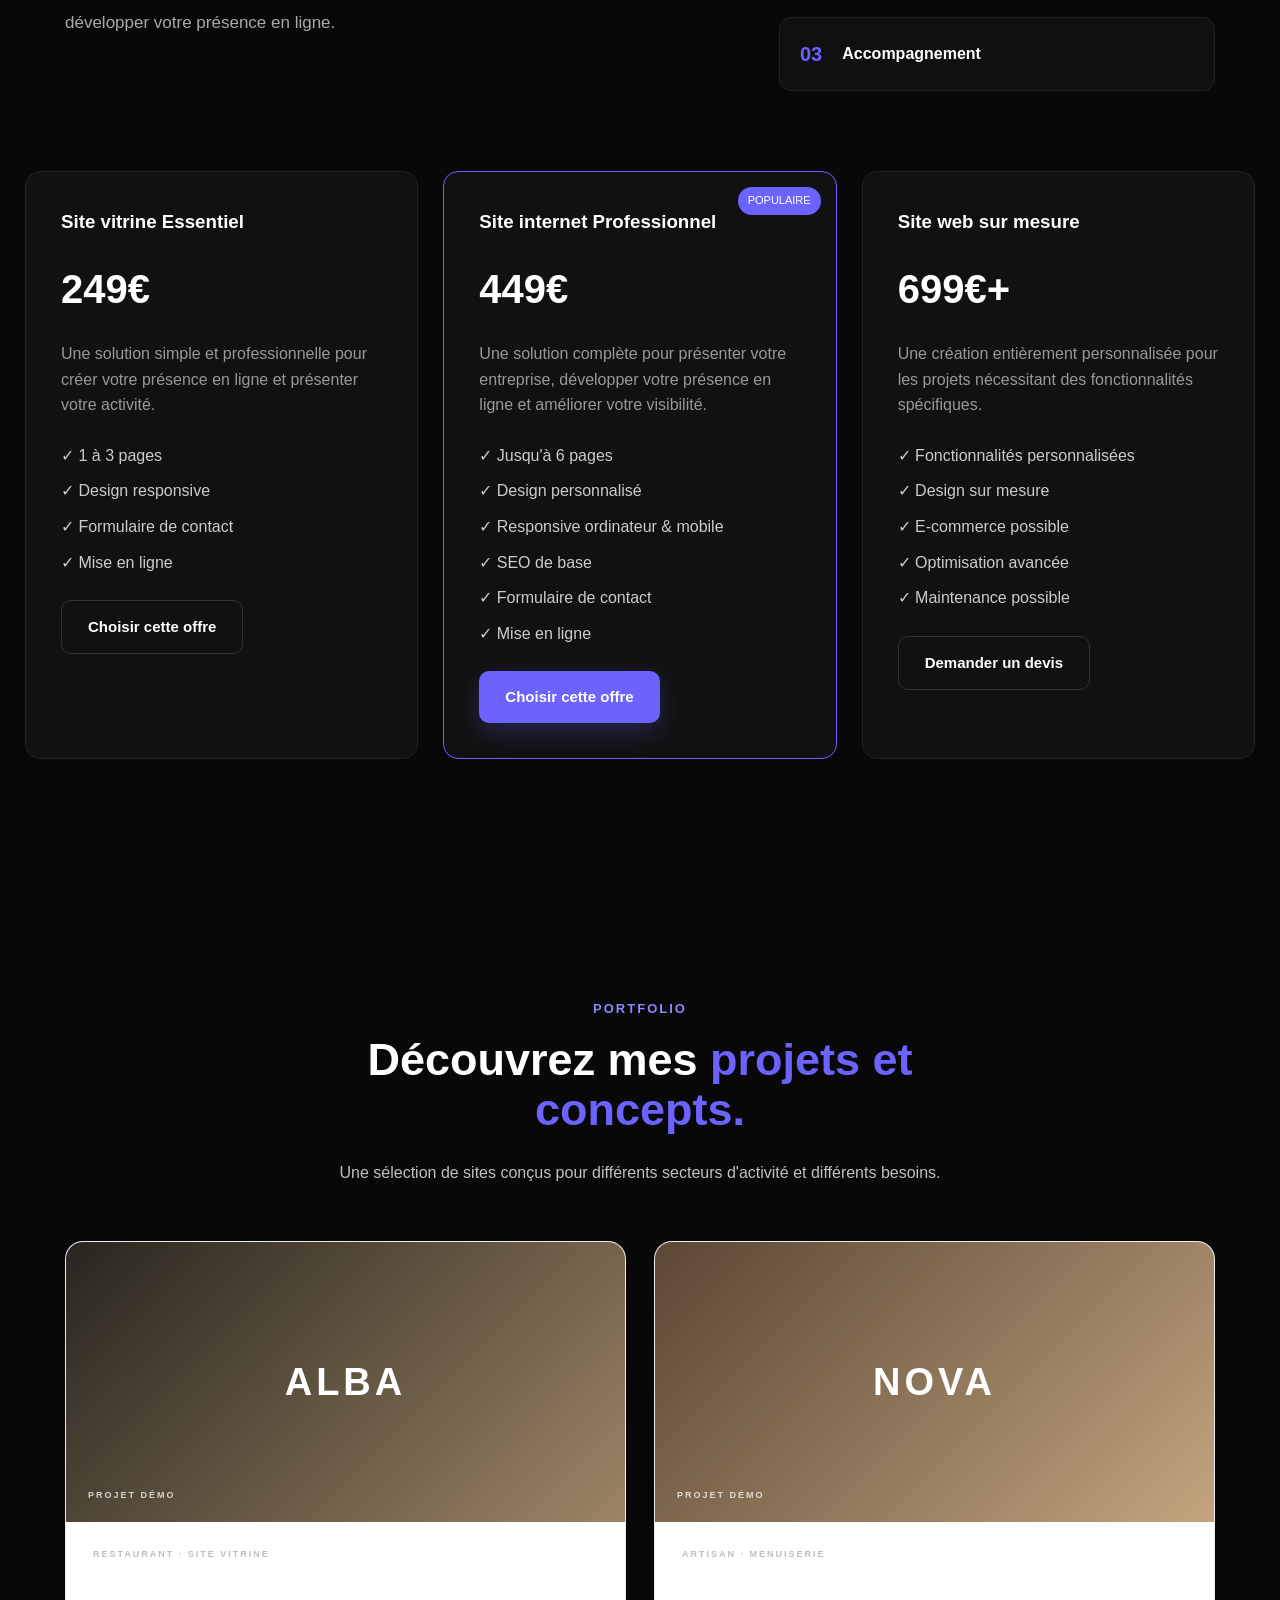
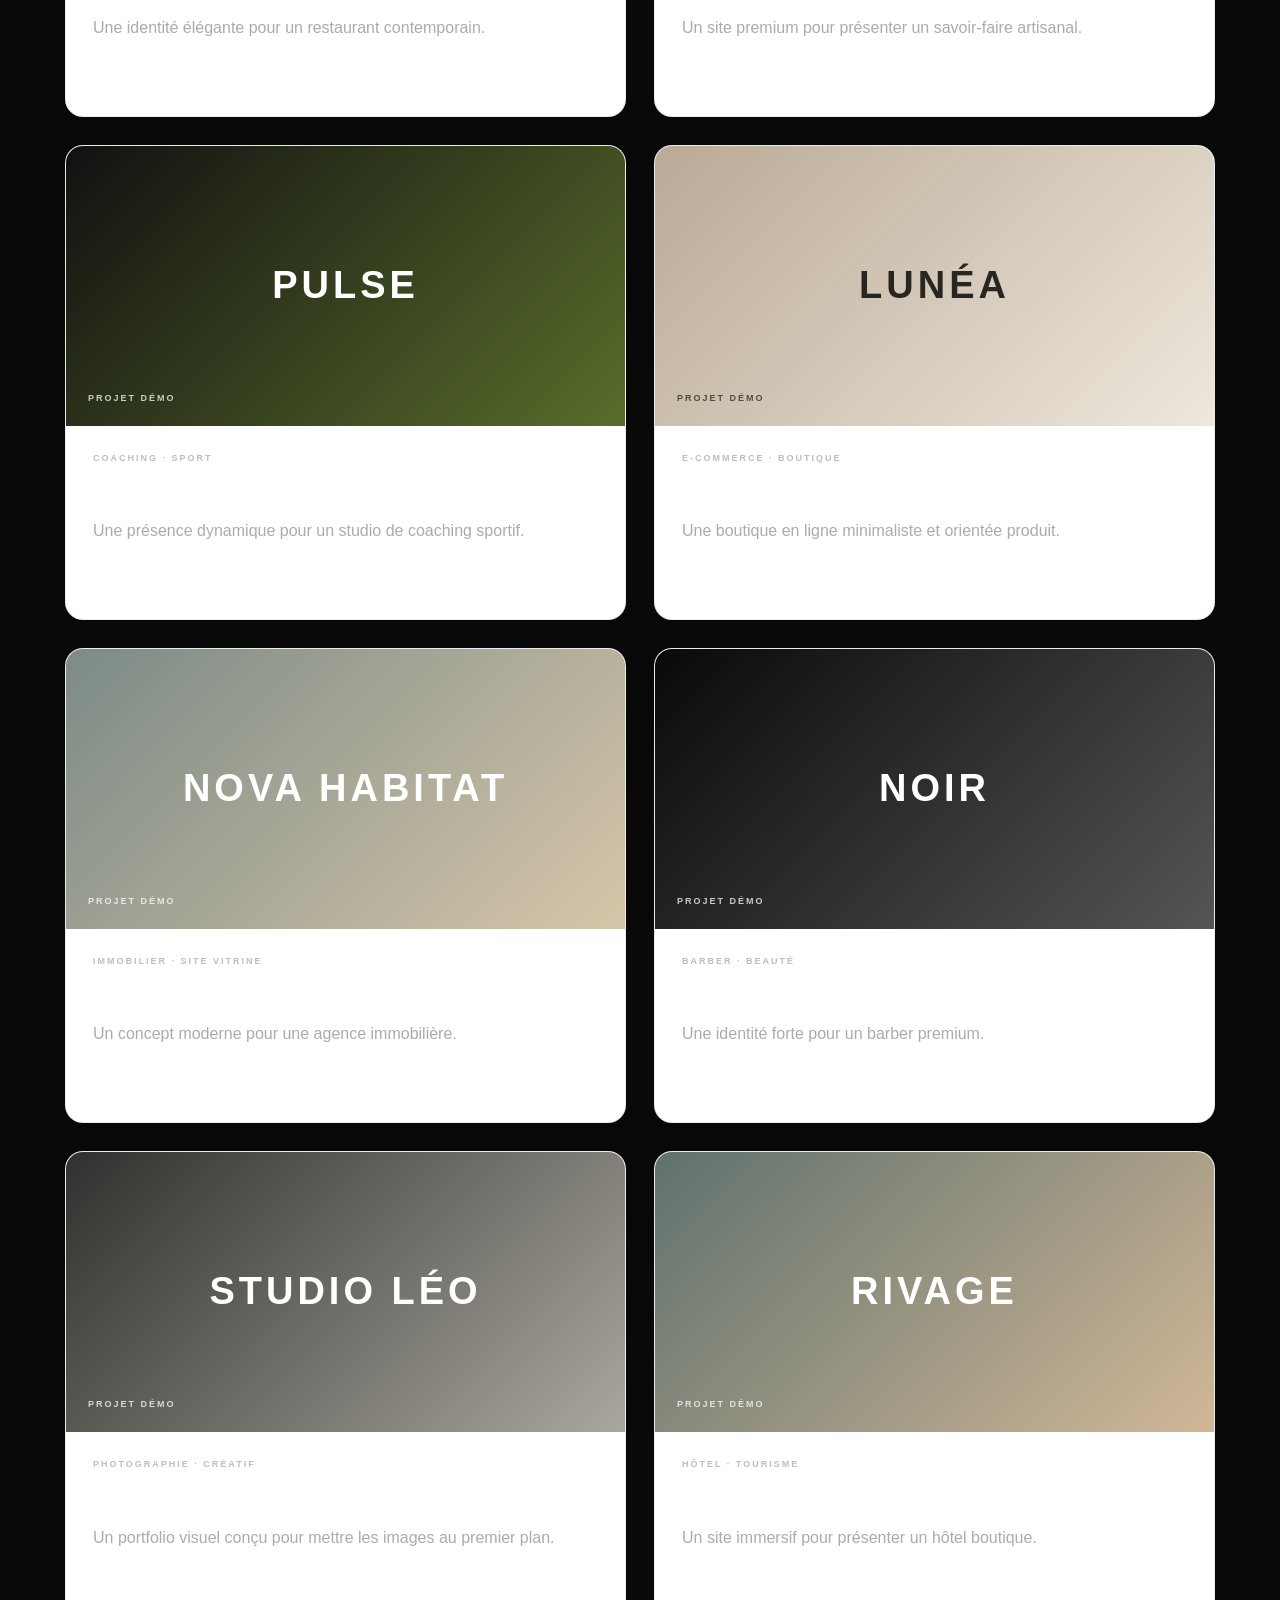
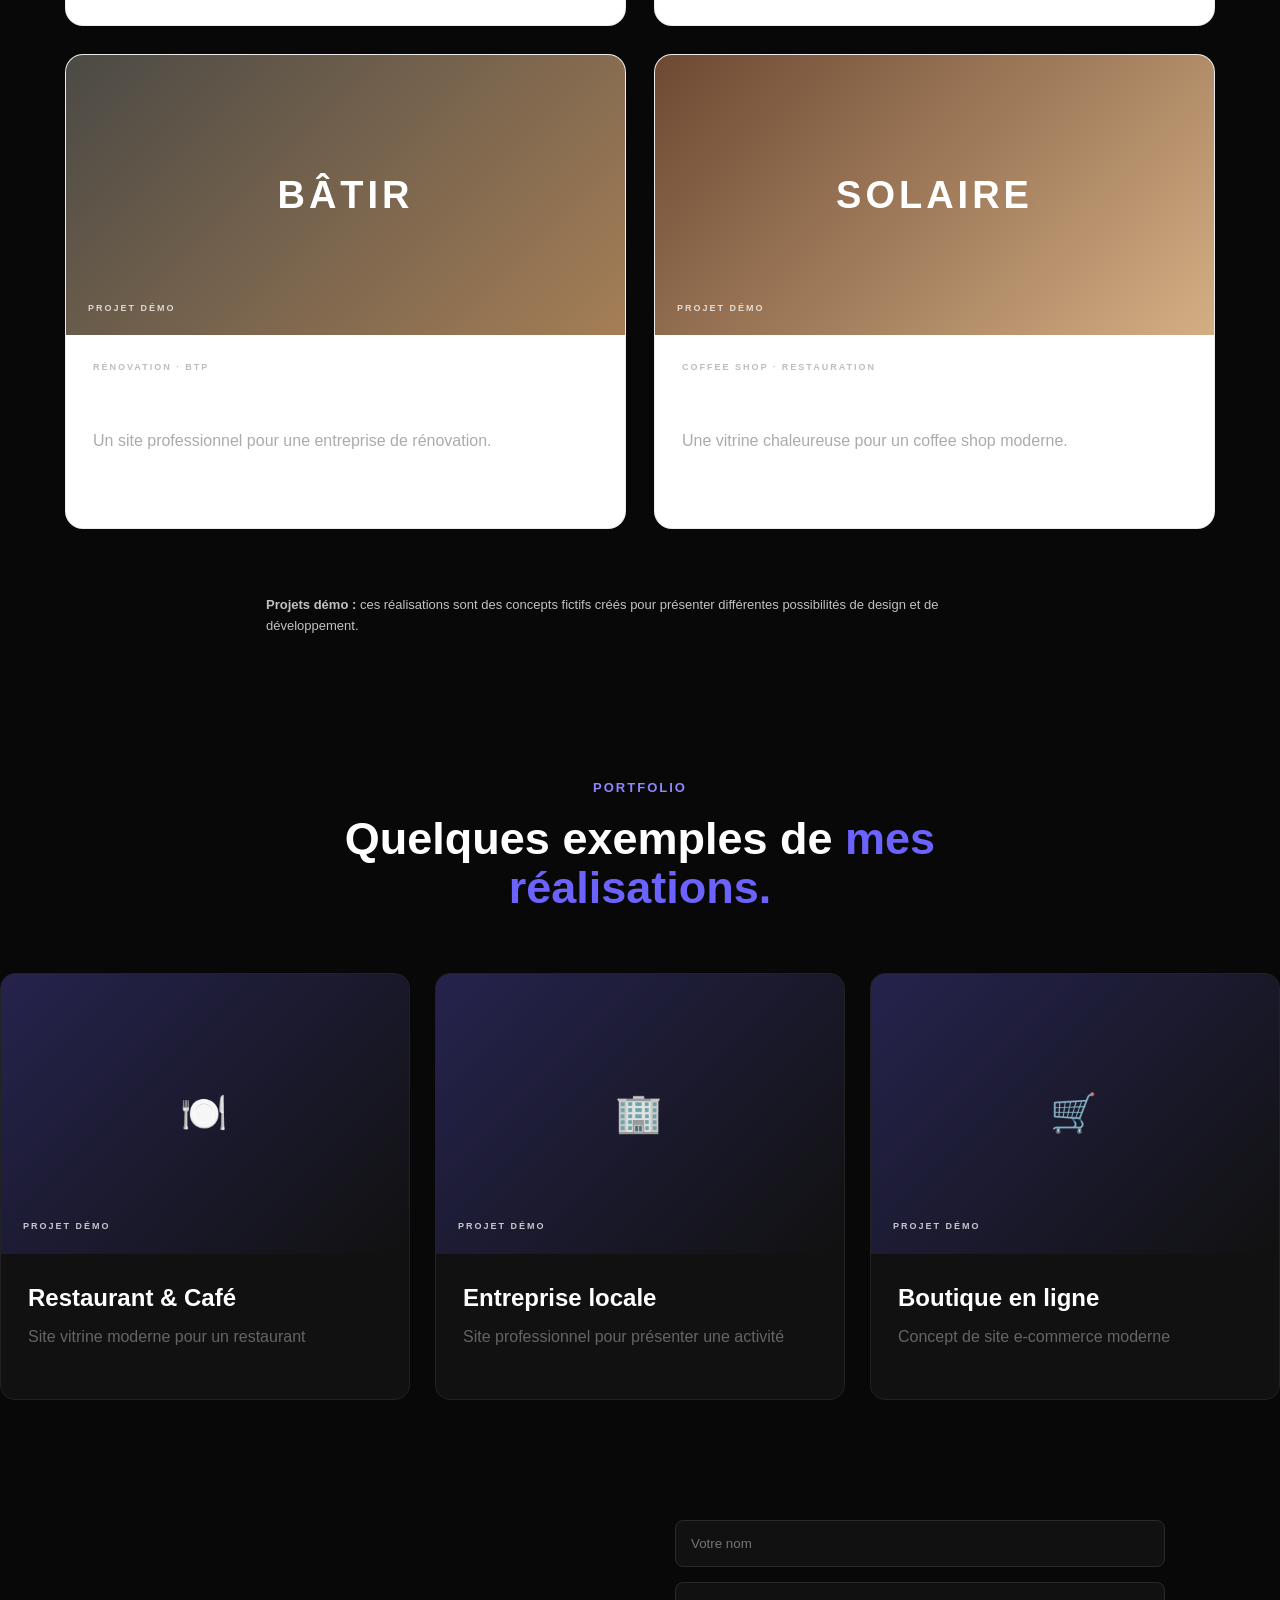
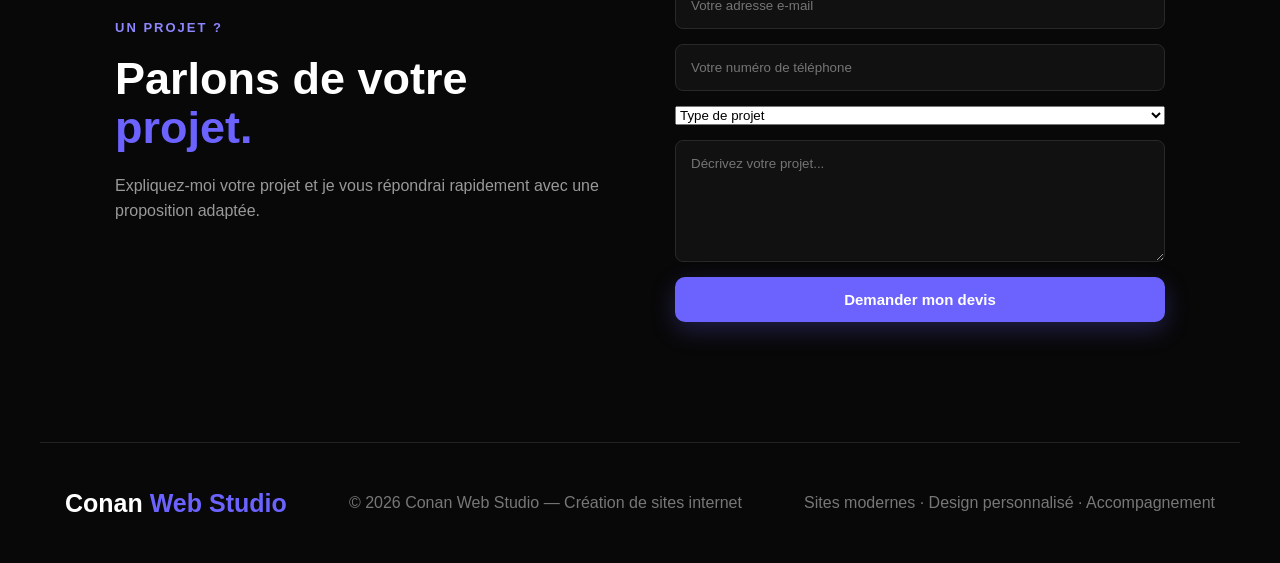
==== commit 27ddf093: "Add files via upload" ====
--- a/index.html
+++ b/index.html
@@ -9,9 +9,38 @@
     <meta name="viewport" content="width=device-width, initial-scale=1.0">
 
     <title>Création de site internet professionnel | Conan Web Studio</title>
+
     <meta name="description"
         content="Conan Web Studio crée des sites internet professionnels, modernes et adaptés aux entreprises, indépendants et commerces. Site vitrine, e-commerce et création sur mesure.">
+
+    <meta property="og:title" content="Création de site internet professionnel | Conan Web Studio">
+    <meta property="og:description"
+        content="Conan Web Studio crée des sites internet professionnels, modernes et sur mesure pour les entreprises, indépendants et commerces partout en France.">
+    <meta property="og:type" content="website">
+    <meta property="og:url" content="https://nado1717.github.io/Conan-Web-Studio/">
+    <meta property="og:locale" content="fr_FR">
+
     <link rel="stylesheet" href="style.css">
+    <script type="application/ld+json">
+{
+  "@context": "https://schema.org",
+  "@type": "ProfessionalService",
+  "name": "Conan Web Studio",
+  "description": "Création de sites internet professionnels, modernes et sur mesure pour les entreprises, indépendants et commerces partout en France.",
+  "url": "https://nado1717.github.io/Conan-Web-Studio/",
+  "priceRange": "€€",
+  "areaServed": {
+    "@type": "Country",
+    "name": "France"
+  },
+  "serviceType": [
+    "Création de site internet",
+    "Création de site vitrine",
+    "Création de site e-commerce",
+    "Création de site web sur mesure"
+  ]
+}
+</script>
 </head>
 
 <body>
@@ -341,7 +370,7 @@
 
 
         <!-- PROJETS -->
-        <section id="projets" class="section">
+        <section id="projets" class="section portfolio-section">
 
             <div class="section-title">
 
@@ -350,57 +379,411 @@
                 </p>
 
                 <h2>
-                    Quelques exemples de
-                    <span>mes réalisations.</span>
+                    Découvrez mes
+                    <span>projets et concepts.</span>
                 </h2>
 
+                <p class="portfolio-intro">
+                    Une sélection de sites conçus pour différents secteurs
+                    d'activité et différents besoins.
+                </p>
+
             </div>
 
 
             <div class="projects">
 
-                <div class="project">
-
-                    <div class="project-image">
-                        🍽️
-                    </div>
-
-                    <div class="project-info">
-                        <h3>Restaurant & Café</h3>
-                        <p>Site vitrine moderne pour un restaurant</p>
-                    </div>
-
-                </div>
-
-
-                <div class="project">
-
-                    <div class="project-image">
-                        🏢
-                    </div>
-
-                    <div class="project-info">
-                        <h3>Entreprise locale</h3>
-                        <p>Site professionnel pour présenter une activité</p>
-                    </div>
-
-                </div>
-
-
-                <div class="project">
-
-                    <div class="project-image">
-                        🛒
-                    </div>
-
-                    <div class="project-info">
-                        <h3>Boutique en ligne</h3>
-                        <p>Concept de site e-commerce moderne</p>
-                    </div>
-
-                </div>
-
-            </div>
+                <!-- 01 -->
+                <div class="project">
+
+                    <a href="maison-alba/" class="project-link">
+
+                        <div class="project-image project-restaurant">
+                            ALBA
+                        </div>
+
+                        <div class="project-info">
+
+                            <p class="project-category">
+                                RESTAURANT · SITE VITRINE
+                            </p>
+
+                            <h3>Maison Alba</h3>
+
+                            <p>
+                                Une identité élégante pour un restaurant contemporain.
+                            </p>
+
+                            <span class="project-button">
+                                Voir le projet →
+                            </span>
+
+                        </div>
+
+                    </a>
+
+                </div>
+
+
+                <!-- 02 -->
+                <div class="project">
+
+                    <a href="atelier-nova/" class="project-link">
+
+                        <div class="project-image project-artisan">
+                            NOVA
+                        </div>
+
+                        <div class="project-info">
+
+                            <p class="project-category">
+                                ARTISAN · MENUISERIE
+                            </p>
+
+                            <h3>Atelier Nova</h3>
+
+                            <p>
+                                Un site premium pour présenter un savoir-faire artisanal.
+                            </p>
+
+                            <span class="project-button">
+                                Voir le projet →
+                            </span>
+
+                        </div>
+
+                    </a>
+
+                </div>
+
+
+                <!-- 03 -->
+                <div class="project">
+
+                    <a href="pulse-studio/" class="project-link">
+
+                        <div class="project-image project-fitness">
+                            PULSE
+                        </div>
+
+                        <div class="project-info">
+
+                            <p class="project-category">
+                                COACHING · SPORT
+                            </p>
+
+                            <h3>Pulse Studio</h3>
+
+                            <p>
+                                Une présence dynamique pour un studio de coaching sportif.
+                            </p>
+
+                            <span class="project-button">
+                                Voir le projet →
+                            </span>
+
+                        </div>
+
+                    </a>
+
+                </div>
+
+
+                <!-- 04 -->
+                <div class="project">
+
+                    <a href="lunea-boutique/" class="project-link">
+
+                        <div class="project-image project-shop">
+                            LUNÉA
+                        </div>
+
+                        <div class="project-info">
+
+                            <p class="project-category">
+                                E-COMMERCE · BOUTIQUE
+                            </p>
+
+                            <h3>Lunéa</h3>
+
+                            <p>
+                                Une boutique en ligne minimaliste et orientée produit.
+                            </p>
+
+                            <span class="project-button">
+                                Voir le projet →
+                            </span>
+
+                        </div>
+
+                    </a>
+
+                </div>
+
+
+                <!-- 05 -->
+                <div class="project">
+
+                    <a href="01-immobilier/" class="project-link">
+
+                        <div class="project-image project-immobilier">
+                            NOVA HABITAT
+                        </div>
+
+                        <div class="project-info">
+
+                            <p class="project-category">
+                                IMMOBILIER · SITE VITRINE
+                            </p>
+
+                            <h3>Nova Habitat</h3>
+
+                            <p>
+                                Un concept moderne pour une agence immobilière.
+                            </p>
+
+                            <span class="project-button">
+                                Voir le projet →
+                            </span>
+
+                        </div>
+
+                    </a>
+
+                </div>
+
+
+                <!-- 06 -->
+                <div class="project">
+
+                    <a href="02-barber/" class="project-link">
+
+                        <div class="project-image project-barber">
+                            NOIR
+                        </div>
+
+                        <div class="project-info">
+
+                            <p class="project-category">
+                                BARBER · BEAUTÉ
+                            </p>
+
+                            <h3>Noir Barber</h3>
+
+                            <p>
+                                Une identité forte pour un barber premium.
+                            </p>
+
+                            <span class="project-button">
+                                Voir le projet →
+                            </span>
+
+                        </div>
+
+                    </a>
+
+                </div>
+
+
+                <!-- 07 -->
+                <div class="project">
+
+                    <a href="03-photographe/" class="project-link">
+
+                        <div class="project-image project-photo">
+                            STUDIO LÉO
+                        </div>
+
+                        <div class="project-info">
+
+                            <p class="project-category">
+                                PHOTOGRAPHIE · CRÉATIF
+                            </p>
+
+                            <h3>Studio Léo</h3>
+
+                            <p>
+                                Un portfolio visuel conçu pour mettre les images au premier plan.
+                            </p>
+
+                            <span class="project-button">
+                                Voir le projet →
+                            </span>
+
+                        </div>
+
+                    </a>
+
+                </div>
+
+
+                <!-- 08 -->
+                <div class="project">
+
+                    <a href="04-hotel/" class="project-link">
+
+                        <div class="project-image project-hotel">
+                            RIVAGE
+                        </div>
+
+                        <div class="project-info">
+
+                            <p class="project-category">
+                                HÔTEL · TOURISME
+                            </p>
+
+                            <h3>Maison Rivage</h3>
+
+                            <p>
+                                Un site immersif pour présenter un hôtel boutique.
+                            </p>
+
+                            <span class="project-button">
+                                Voir le projet →
+                            </span>
+
+                        </div>
+
+                    </a>
+
+                </div>
+
+
+                <!-- 09 -->
+                <div class="project">
+
+                    <a href="05-renovation/" class="project-link">
+
+                        <div class="project-image project-renovation">
+                            BÂTIR
+                        </div>
+
+                        <div class="project-info">
+
+                            <p class="project-category">
+                                RÉNOVATION · BTP
+                            </p>
+
+                            <h3>Atelier Bâtir</h3>
+
+                            <p>
+                                Un site professionnel pour une entreprise de rénovation.
+                            </p>
+
+                            <span class="project-button">
+                                Voir le projet →
+                            </span>
+
+                        </div>
+
+                    </a>
+
+                </div>
+
+
+                <!-- 10 -->
+                <div class="project">
+
+                    <a href="06-coffee/" class="project-link">
+
+                        <div class="project-image project-coffee">
+                            SOLAIRE
+                        </div>
+
+                        <div class="project-info">
+
+                            <p class="project-category">
+                                COFFEE SHOP · RESTAURATION
+                            </p>
+
+                            <h3>Café Solaire</h3>
+
+                            <p>
+                                Une vitrine chaleureuse pour un coffee shop moderne.
+                            </p>
+
+                            <span class="project-button">
+                                Voir le projet →
+                            </span>
+
+                        </div>
+
+                    </a>
+
+                </div>
+
+            </div>
+
+
+            <div class="portfolio-note">
+
+                <p>
+                    <strong>Projets démo :</strong>
+                    ces réalisations sont des concepts fictifs créés pour
+                    présenter différentes possibilités de design et de développement.
+                </p>
+
+            </div>
+
+        </section>
+        <div class="section-title">
+
+            <p class="small-title">
+                PORTFOLIO
+            </p>
+
+            <h2>
+                Quelques exemples de
+                <span>mes réalisations.</span>
+            </h2>
+
+        </div>
+
+
+        <div class="projects">
+
+            <div class="project">
+
+                <div class="project-image">
+                    🍽️
+                </div>
+
+                <div class="project-info">
+                    <h3>Restaurant & Café</h3>
+                    <p>Site vitrine moderne pour un restaurant</p>
+                </div>
+
+            </div>
+
+
+            <div class="project">
+
+                <div class="project-image">
+                    🏢
+                </div>
+
+                <div class="project-info">
+                    <h3>Entreprise locale</h3>
+                    <p>Site professionnel pour présenter une activité</p>
+                </div>
+
+            </div>
+
+
+            <div class="project">
+
+                <div class="project-image">
+                    🛒
+                </div>
+
+                <div class="project-info">
+                    <h3>Boutique en ligne</h3>
+                    <p>Concept de site e-commerce moderne</p>
+                </div>
+
+            </div>
+
+        </div>
 
         </section>
 
--- a/style.css
+++ b/style.css
@@ -713,4 +713,182 @@
         grid-template-columns: 1fr;
     }
 
+}
+
+/* ================================
+   PORTFOLIO
+================================ */
+
+.portfolio-section {
+    overflow: hidden;
+}
+
+.portfolio-intro {
+    max-width: 650px;
+    margin: 25px auto 0;
+    text-align: center;
+    opacity: 0.75;
+    line-height: 1.7;
+}
+
+.portfolio-section .section-title {
+    margin-bottom: 55px;
+}
+
+.portfolio-section .projects {
+    display: grid;
+    grid-template-columns: repeat(2, minmax(0, 1fr));
+    gap: 28px;
+}
+
+.portfolio-section .project {
+    overflow: hidden;
+    border-radius: 18px;
+    background: #fff;
+    border: 1px solid rgba(0, 0, 0, .08);
+    transition: transform .3s ease, box-shadow .3s ease;
+}
+
+.portfolio-section .project:hover {
+    transform: translateY(-6px);
+    box-shadow: 0 18px 45px rgba(0, 0, 0, .12);
+}
+
+.project-link {
+    display: block;
+    color: inherit;
+    text-decoration: none;
+}
+
+.project-image {
+    min-height: 280px;
+    display: flex;
+    align-items: center;
+    justify-content: center;
+    position: relative;
+    overflow: hidden;
+    color: #fff;
+    font-size: 38px;
+    font-weight: 700;
+    letter-spacing: 4px;
+}
+
+.project-image::after {
+    content: "PROJET DÉMO";
+    position: absolute;
+    bottom: 20px;
+    left: 22px;
+    font-size: 9px;
+    letter-spacing: 2px;
+    font-weight: 700;
+    opacity: .75;
+}
+
+.project-restaurant {
+    background: linear-gradient(135deg, #28251f, #9c8565);
+}
+
+.project-artisan {
+    background: linear-gradient(135deg, #5a4735, #c3a47e);
+}
+
+.project-fitness {
+    background: linear-gradient(135deg, #111, #596d2b);
+}
+
+.project-shop {
+    background: linear-gradient(135deg, #b9aa96, #eee7dc);
+    color: #292621;
+}
+
+.project-immobilier {
+    background: linear-gradient(135deg, #7c8a86, #d6c6a9);
+}
+
+.project-barber {
+    background: linear-gradient(135deg, #090909, #555);
+}
+
+.project-photo {
+    background: linear-gradient(135deg, #30302e, #aaa79e);
+}
+
+.project-hotel {
+    background: linear-gradient(135deg, #60716d, #d1b897);
+}
+
+.project-renovation {
+    background: linear-gradient(135deg, #4b4a45, #a57e56);
+}
+
+.project-coffee {
+    background: linear-gradient(135deg, #6d4933, #d4ae83);
+}
+
+.project-info {
+    padding: 25px 27px 29px;
+}
+
+.project-category {
+    margin: 0 0 8px;
+    font-size: 9px;
+    letter-spacing: 2px;
+    font-weight: 700;
+    opacity: .55;
+}
+
+.project-info h3 {
+    margin: 0 0 8px;
+    font-size: 24px;
+}
+
+.project-info>p:not(.project-category) {
+    margin: 0 0 20px;
+    line-height: 1.55;
+    opacity: .7;
+}
+
+.project-button {
+    font-size: 13px;
+    font-weight: 700;
+}
+
+.portfolio-note {
+    margin: 45px auto 0;
+    max-width: 800px;
+    padding: 20px 25px;
+    border: 1px solid rgba(0, 0, 0, .1);
+    border-radius: 12px;
+    font-size: 13px;
+    line-height: 1.6;
+    opacity: .75;
+}
+
+.portfolio-note p {
+    margin: 0;
+}
+
+@media (max-width: 800px) {
+
+    .portfolio-section .projects {
+        grid-template-columns: 1fr;
+    }
+
+    .project-image {
+        min-height: 240px;
+    }
+
+}
+
+@media (max-width: 500px) {
+
+    .project-image {
+        min-height: 210px;
+        font-size: 28px;
+    }
+
+    .project-info {
+        padding: 21px;
+    }
+
 }
